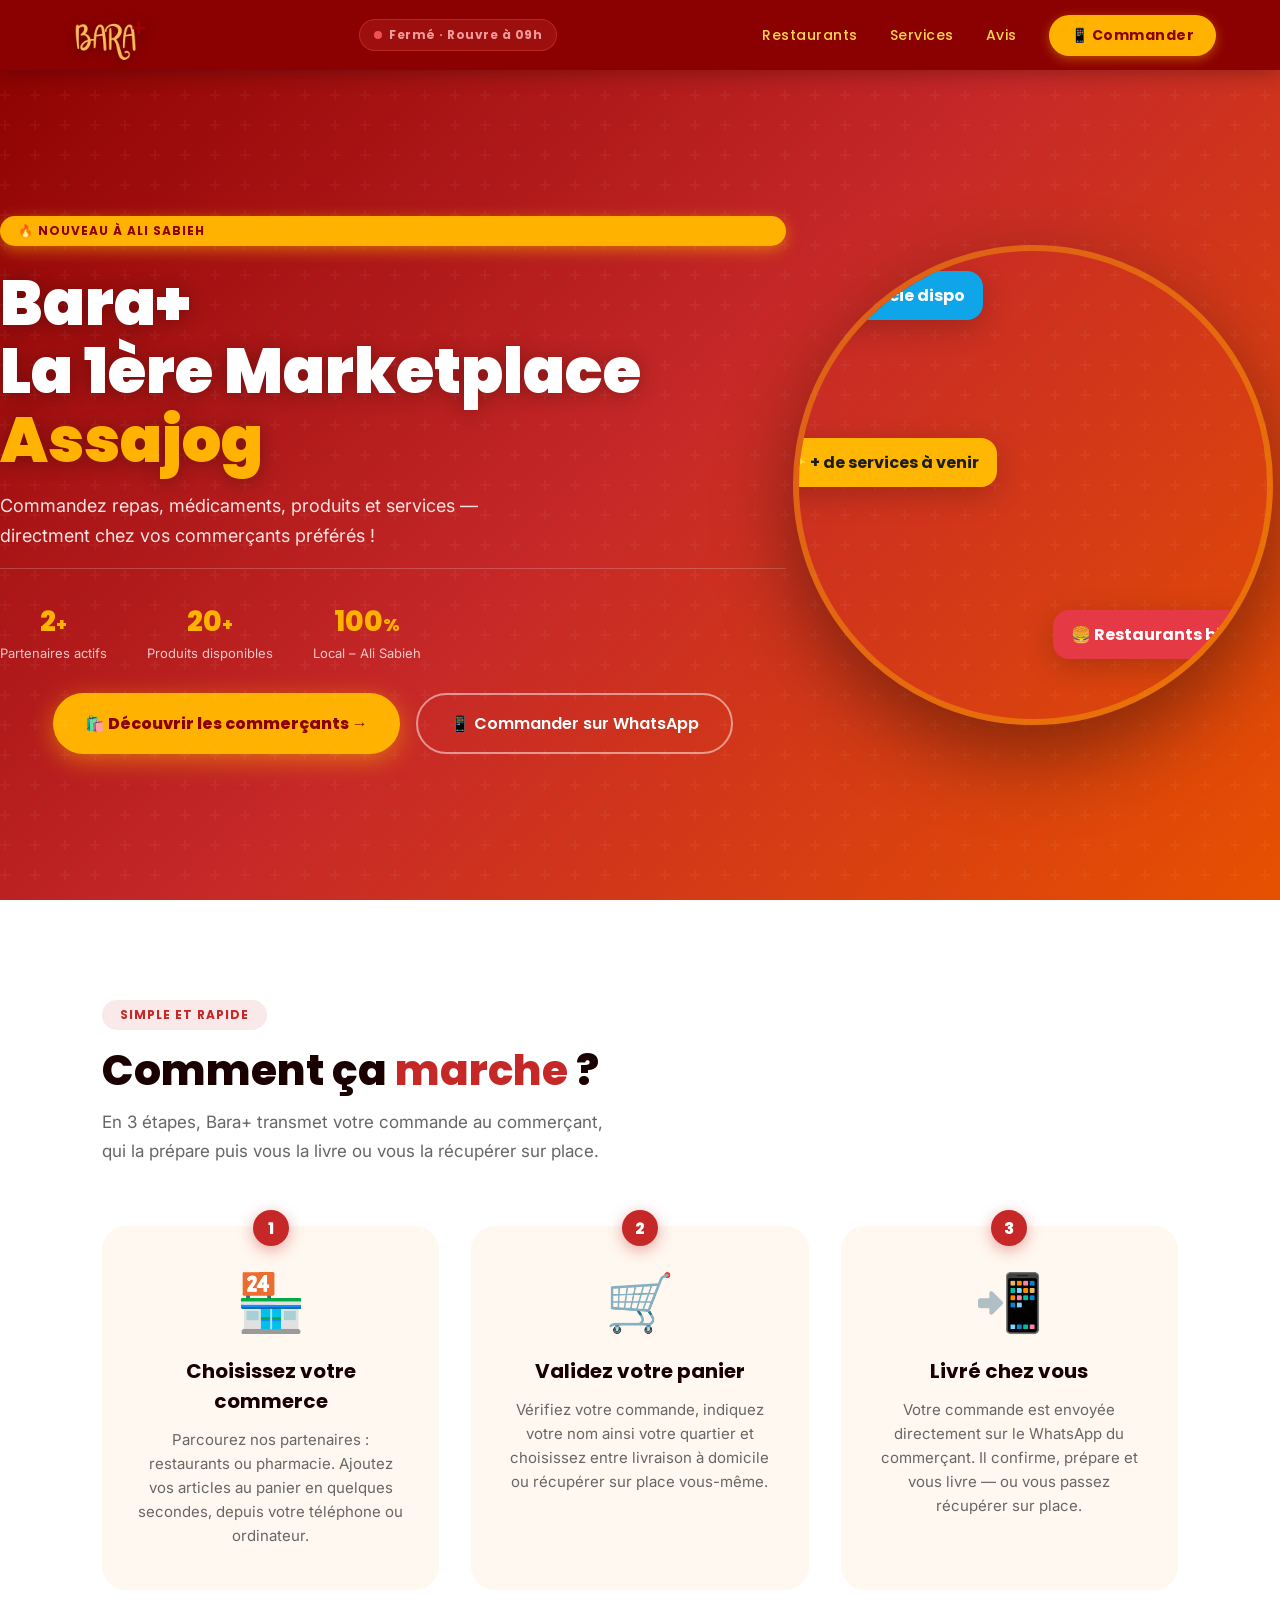
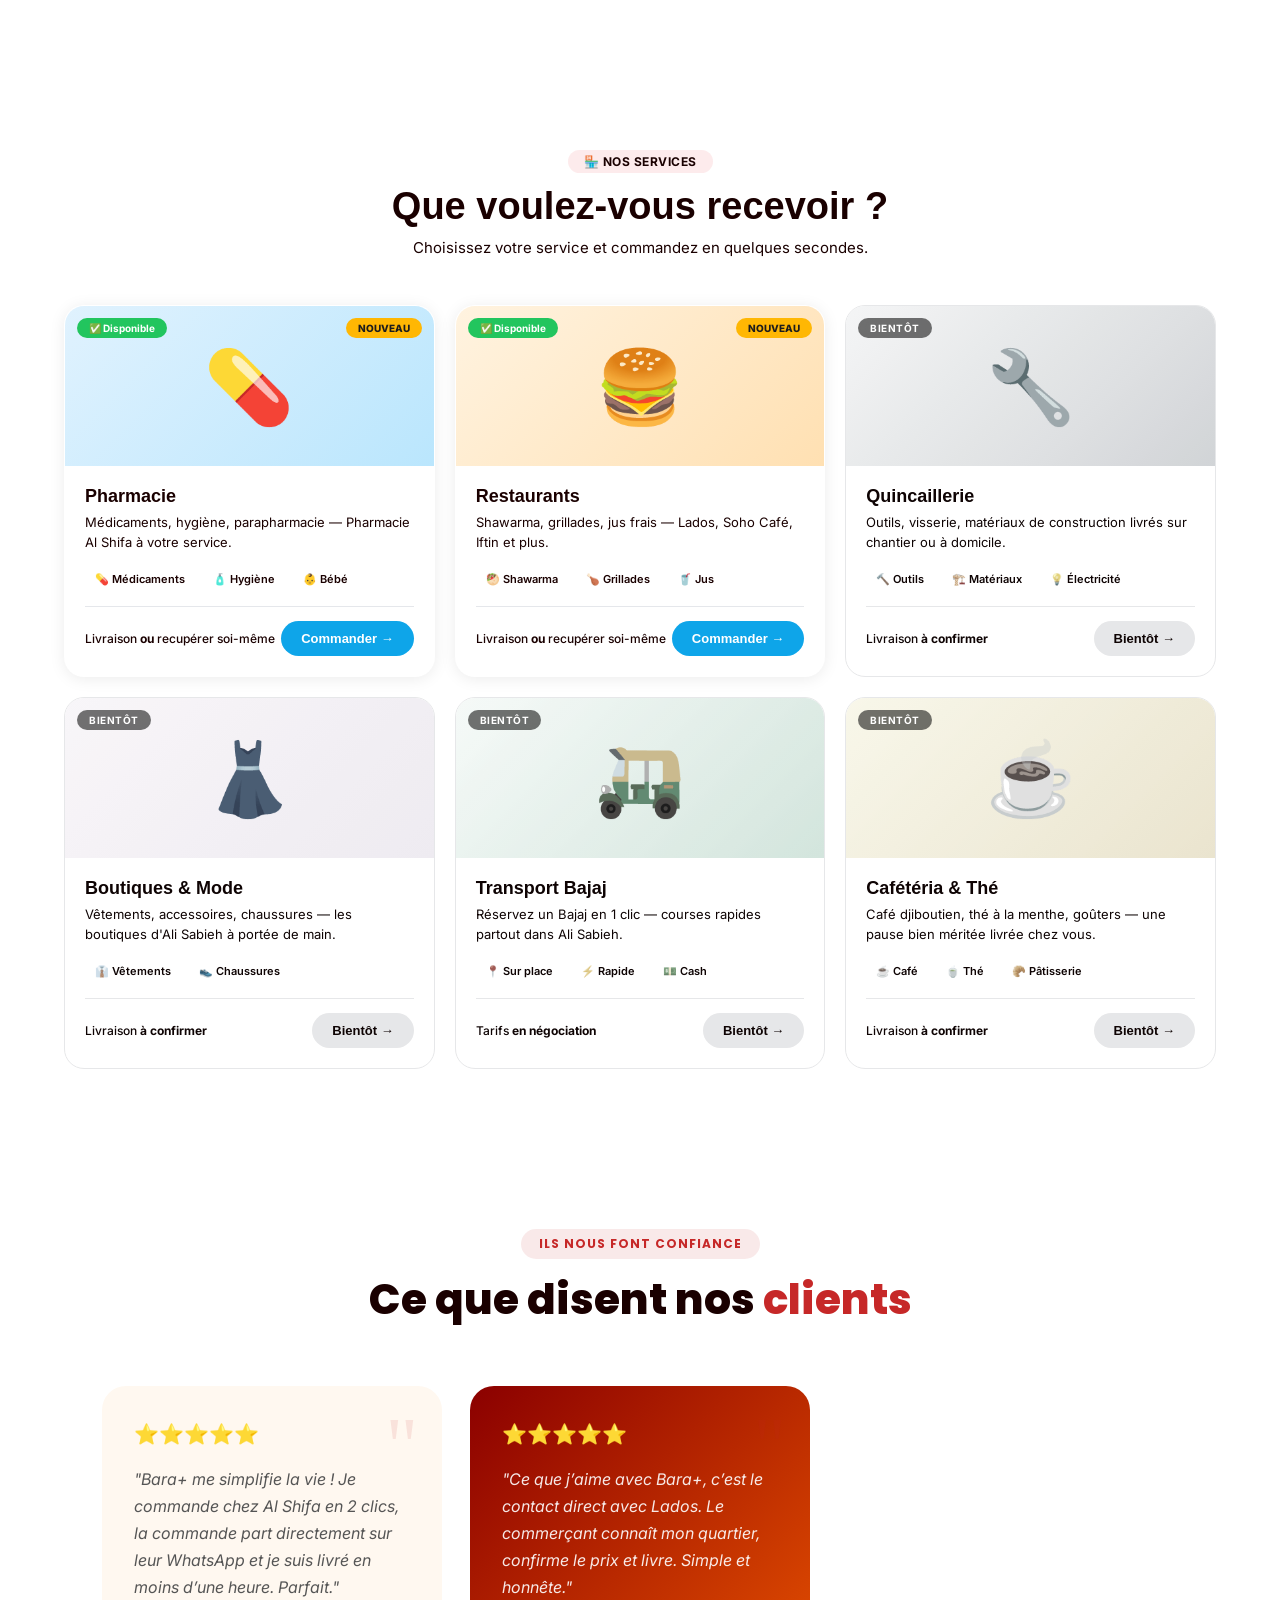
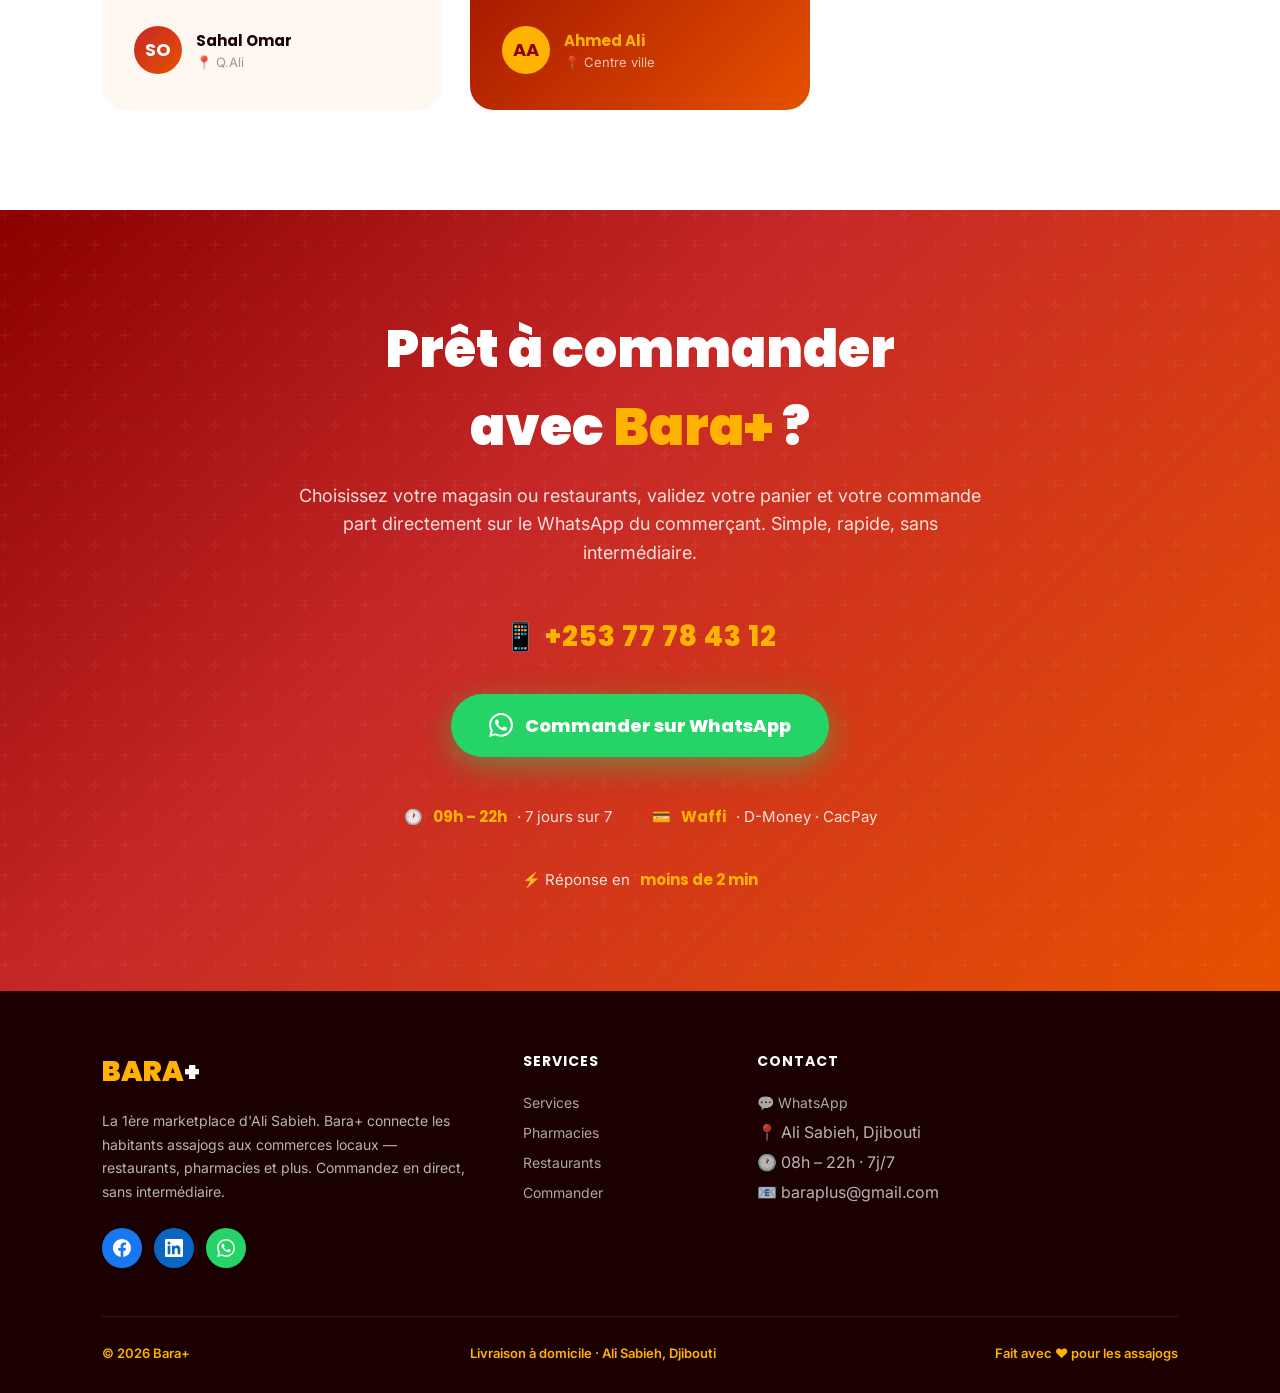
==== index.html @ e3f827b3 "Update index.html" ====
<!DOCTYPE html>
<!-- 
  ═══════════════════════════════════════════════════════
  BARA+ — Page d'accueil (index.html)
  Site de livraison à domicile — Ali Sabieh, Djibouti
  ═══════════════════════════════════════════════════════
  STRUCTURE DE LA PAGE :
  1. <head>     → métadonnées, polices, CSS
  2. <header>   → barre de navigation fixe
  3. #mobileMenu → menu hamburger (mobile)
  4. .hero      → section principale avec image
  5. .how       → "Comment ça marche" (3 étapes)
  6. .services  → présentation Bara+ Food
  7. .pass-section → les 3 abonnements mensuels
  8. .zones     → zones de livraison + tarifs
  9. .testimonials → avis clients
  10. .cta      → appel à l'action WhatsApp
  11. <footer>  → liens, réseaux sociaux, contact
  12. <script>  → JavaScript : badge, menu, animations
-->
<html lang="fr">
<head>

  <!-- Encodage UTF-8 : permet d'afficher les caractères français (é, à, ç...) -->
  <meta charset="UTF-8">

  <!-- Responsive : dit au téléphone d'utiliser sa vraie largeur d'écran -->
  <!-- Sans ça, le site s'affiche zoomé à 80% sur mobile -->
  <meta name="viewport" content="width=device-width, initial-scale=1.0">

  <!-- Titre qui apparaît dans l'onglet du navigateur -->
  <!-- SEO pivot marketplace -->
  <title>Bara+ — Marketplace Ali Sabieh · Commandez en direct</title>
  <meta name="description" content="Bara+ connecte les habitants d'Ali Sabieh à leurs commerces préférés. 
  Commandez directement chez Lados, Aska Food, Iftin, Pharmacie Al Shifa — sans intermédiaire.">

  <!-- Polices Google Fonts :
       Poppins → titres, boutons, nombres (gras et impact)
       Inter   → texte courant (lisible et propre) -->
  <link href="https://fonts.googleapis.com/css2?family=Poppins:wght@400;500;600;700;800;900&family=Inter:wght@400;500;600&display=swap" rel="stylesheet">

  <!-- Feuille de style principale → tout le design vient de là -->
  <link rel="stylesheet" href="assets/css/superapp.css">

  <!-- Icône dans l'onglet du navigateur (favicon) -->
  <link rel="shortcut icon" href="assets/images/3.png" type="image/x-icon">

  <!-- Bara+ en PWA (Progressive Web App) -->
  <link rel="manifest" href="manifest.json">
  <meta name="theme-color" content="#FFF5F7">
  <meta name="apple-mobile-web-app-capable" content="yes">
  <meta name="apple-mobile-web-app-status-bar-style" content="black-translucent">
  <meta name="apple-mobile-web-app-title" content="Bara+">
  <link rel="apple-touch-icon" href="/bara-plus/assets/images/3.png">
</head>
<body>

<!-- ═══════════════════════════════════════════
     HEADER — Barre de navigation fixe en haut
     position:fixed dans CSS → reste visible en scrollant
     z-index:1000 → passe au-dessus de tout le contenu
     ═══════════════════════════════════════════ -->
<header id="header">

  <!-- Logo Bara+ (image PNG) — hauteur 90px dans le CSS -->
  <img src="assets/images/2.png" class="logo-img">

  <!-- Fallback texte si l'image logo ne charge pas -->
  <div style="display:none; font-family:'Poppins',sans-serif; font-weight:900; font-size:24px; color:#FFB300; letter-spacing:1px;">BARA<span style="color:#fff">+</span></div>

  <!-- Badge Ouvert/Fermé — rempli dynamiquement par JavaScript
       selon l'heure actuelle (09h-22h = ouvert) -->
  <div id="statusBadge" style="
    display:inline-flex; align-items:center; gap:7px;
    padding:6px 14px; border-radius:50px;
    font-family:'Poppins',sans-serif; font-weight:700; font-size:12px;
    letter-spacing:0.5px;
  "></div>

  <!-- Navigation desktop — cachée sur mobile via CSS (display:none à 900px) -->
  <nav>
    <a href="pages/restaurants.html">Restaurants</a>
    <a href="#services">Services</a>  
    <a href="#avis">Avis</a>
    <!-- btn-nav → bouton jaune arrondi, style différent des autres liens -->
    <a href="#commander" class="btn-nav">📱 Commander</a>
  </nav>

  <!-- Bouton hamburger ☰ — visible UNIQUEMENT sur mobile
       display:none par défaut → CSS le montre à max-width:900px
       Les 3 <span> forment les 3 barres du ☰
       JavaScript les anime en ✕ à l'ouverture -->
  <button id="menuBtn" onclick="toggleMenu()" style="
    display:none;
    background:none;border:none;cursor:pointer;
    flex-direction:column;gap:5px;padding:8px;
  ">
    <span id="bar1" style="display:block;width:24px;height:2px;background:#FFB300;border-radius:2px;transition:all .3s"></span>
    <span id="bar2" style="display:block;width:24px;height:2px;background:#FFB300;border-radius:2px;transition:all .3s"></span>
    <span id="bar3" style="display:block;width:24px;height:2px;background:#FFB300;border-radius:2px;transition:all .3s"></span>
  </button>

</header>

<!-- ═══════════════════════════════════════════
     MENU MOBILE — Panneau qui se déplie sur mobile
     display:none par défaut → JavaScript le montre/cache
     position:fixed → reste en place même en scrollant
     top:70px → juste sous le header (hauteur 70px)
     z-index:999 → au-dessus du contenu, sous le header
     ═══════════════════════════════════════════ -->
<div id="mobileMenu" style="
  display:none;
  position:fixed;top:70px;left:0;right:0;z-index:999;
  background:#8B0000;
  padding:20px 5%;
  flex-direction:column;gap:4px;
  box-shadow:0 8px 30px rgba(0,0,0,0.3);
  border-top:1px solid rgba(255,255,255,0.1);
">
  <!-- onclick="closeMenu()" → ferme le menu quand on clique un lien -->
  <a href="pages/restaurants.html" onclick="closeMenu()" style="color:#FFD54F;padding:14px 0;font-size:16px;font-weight:600;text-decoration:none;border-bottom:1px solid rgba(255,255,255,0.1)">Restaurants</a>
  <a href="#services"  onclick="closeMenu()" style="color:#FFD54F;padding:14px 0;font-size:16px;font-weight:600;text-decoration:none;border-bottom:1px solid rgba(255,255,255,0.1)">Services</a>
  <a href="#avis"      onclick="closeMenu()" style="color:#FFD54F;padding:14px 0;font-size:16px;font-weight:600;text-decoration:none;border-bottom:1px solid rgba(255,255,255,0.1)">Avis</a>
  <!-- Bouton Commander — style différent, fond jaune -->
  <a href="#commander" onclick="closeMenu()" style="
    margin-top:10px;background:#FFB300;color:#8B0000;
    padding:14px;border-radius:50px;text-align:center;
    font-weight:800;font-size:16px;text-decoration:none;
  ">📱 Commander</a>
</div>


<!-- ═══════════════════════════════════════════
     SECTION HERO — Première section visible
     min-height:100vh → occupe tout l'écran au chargement
     Dégradé rouge → orange en arrière-plan
     Divisée en 2 colonnes : texte (55%) + image (45%)
     ═══════════════════════════════════════════ -->
<!-- ═══════════════════════════════════════════
     HERO — version super app avec image et badges
     ═══════════════════════════════════════════ -->
<section class="hero" id="accueil">

  <!-- Colonne gauche : texte + statistiques + boutons -->
  <div class="hero-content">
    <div class="hero-badge">🔥 Nouveau à Ali Sabieh</div>
    <h1>Bara+ <br> La 1ère Marketplace <span>Assajog</span></h1>
    <p>Commandez repas, médicaments, produits et services — directment chez vos commerçants préférés !</p>

    <!-- Statistiques revisitées pour la super app -->
    <div class="hero-stats">
      <div class="stat">
        <div class="stat-num">2<span style="font-size:18px">+</span></div>
        <div class="stat-label">Partenaires actifs</div>
      </div>
      <div class="stat">
        <div class="stat-num">20<span style="font-size:18px">+</span></div>
        <div class="stat-label">Produits disponibles</div>
      </div>
      <div class="stat">
        <div class="stat-num">100<span style="font-size:18px">%</span></div>
        <div class="stat-label">Local – Ali Sabieh</div>
      </div>
    </div>

    <!-- Boutons d'action -->
    <div class="hero-btns">
      <a href="#services" class="btn-primary">🛍️ Découvrir les commerçants →</a>
      <a href="https://wa.me/25377784312?text=Bonjour%20Bara%2B%20je%20veux%20commander" target="_blank" class="btn-secondary">📱 Commander sur WhatsApp</a>
    </div>
  </div>

  <!-- Colonne droite : image animée + badges flottants -->
  <div class="hero-visual">
    <div class="hero-img-wrap">
      <!-- Image plus moderne : mix de plats et de produits (Unsplash) -->
      <img src="https://images.unsplash.com/photo-1606787366850-de6330128bfc?w=600&q=80" alt="Bara+ Super App" class="hero-food-img">
      <div class="badge-float b1">💊 Pharmacie dispo</div>
      <div class="badge-float b2">🍔 Restaurants bientôt</div>
      <div class="badge-float b3">✨ + de services à venir</div>
    </div>
  </div>
</section>

<!-- ═══════════════════════════════════════════
     SECTION HOW IT WORKS — "Comment ça marche"
     3 cartes en grille (grid-template-columns: repeat(3,1fr))
     Chaque carte a un numéro absolu en haut (position:absolute)
     ═══════════════════════════════════════════ -->
<section class="how" id="comment">
  <!-- section-tag → petit badge rouge arrondi -->
  <div class="section-tag">Simple et rapide</div>
  <!-- section-title → grand titre, <span> en rouge -->
  <h2 class="section-title">Comment ça <span>marche</span> ?</h2>
  <p class="section-sub">En 3 étapes, Bara+ transmet votre commande au commerçant, qui la prépare puis vous la livre ou vous la récupérer sur place.
</p>

  <!-- Grille de 3 cartes étapes -->
  <div class="steps">

    <!-- Étape 1 — step-num en position absolue au-dessus de la carte -->
    <div class="step">
      <div class="step-num">1</div>  <!-- Cercle rouge avec le chiffre -->
      <div class="step-icon">🏪</div>
      <h3>Choisissez votre commerce</h3>
      <p>Parcourez nos partenaires : restaurants ou pharmacie. 
        Ajoutez vos articles au panier en quelques secondes, depuis votre téléphone ou ordinateur.</p>
    </div>

    <!-- Étape 2 -->
    <div class="step">
      <div class="step-num">2</div>
      <div class="step-icon">🛒</div>
      <h3>Validez votre panier</h3>
      <p>Vérifiez votre commande, indiquez votre nom ainsi votre quartier et choisissez entre livraison à domicile
         ou récupérer sur place vous-même. </p>
    </div>

    <!-- Étape 3 -->
    <div class="step">
      <div class="step-num">3</div>
      <div class="step-icon">📲</div>
      <h3>Livré chez vous</h3>
      <p>Votre commande est envoyée directement sur le WhatsApp du commerçant. Il confirme, prépare et vous livre — ou vous passez récupérer sur place.</p>
    </div>

  </div>
</section>

<!-- ═══════════════════════════════════════════
     SECTION SERVICES — Présentation Bara+ Food
     service-card → grille 2 colonnes (info + visuel)
     Sur mobile → 1 colonne (CSS media query)
     ═══════════════════════════════════════════ -->
<section class="services" id="services">

     <div class="section">
  <div class="section-header">
    <div class="pill">🏪 Nos Services</div>
    <h2>Que voulez-vous <span>recevoir</span> ?</h2>
    <p>Choisissez votre service et commandez en quelques secondes.</p>
  </div>

  <div class="services-grid">

    <!-- ✅ CARTE 1 : PHARMACIE (ACTIVE) -->
    <div class="sc active fi" onclick="window.location.href='index.html'">
      <div class="sc-img bg-pharmacy">
        <div class="sc-icon-wrap">💊</div>
        <div class="sc-badge-active">✅ Disponible</div>
        <div class="sc-badge-new">NOUVEAU</div>
      </div>
      <div class="sc-body">
        <div class="sc-name">Pharmacie</div>
        <div class="sc-desc">Médicaments, hygiène, parapharmacie — Pharmacie Al Shifa à votre service.</div>
        <div class="sc-meta">
          <span class="sc-tag">💊 Médicaments</span>
          <span class="sc-tag">🧴 Hygiène</span>
          <span class="sc-tag">👶 Bébé</span>
        </div>
        <div class="sc-footer">
          <div class="sc-delivery">Livraison <strong>ou</strong> recupérer soi-même</div>
          <a href="index.html" class="sc-btn">Commander →</a>
        </div>
      </div>
    </div>

    <!-- 🔒 CARTE 2 : RESTAURANTS -->
    <div class="sc active fi" onclick="window.location.href='pages/restaurants.html'">
      <div class="sc-img bg-restaurant">
        <div class="sc-icon-wrap">🍔</div>
        <div class="sc-badge-active">✅ Disponible</div>
        <div class="sc-badge-new">NOUVEAU</div>
      </div>
      <div class="sc-body">
        <div class="sc-name">Restaurants</div>
        <div class="sc-desc">Shawarma, grillades, jus frais — Lados, Soho Café, Iftin et plus.</div>
        <div class="sc-meta">
          <span class="sc-tag">🥙 Shawarma</span>
          <span class="sc-tag">🍗 Grillades</span>
          <span class="sc-tag">🥤 Jus</span>
        </div>
        <div class="sc-footer">
          <div class="sc-delivery">Livraison <strong>ou</strong> recupérer soi-même</div>
          <a href="pages/restaurants.html" class="sc-btn">Commander →</a>
        </div>
      </div>
    </div>

    <!-- 🔒 CARTE 3 : QUINCAILLERIE -->
    <div class="sc soon fi">
      <div class="sc-img bg-hardware">
        <div class="sc-icon-wrap">🔧</div>
        <div class="sc-badge-soon">Bientôt</div>
      </div>
      <div class="sc-body">
        <div class="sc-name">Quincaillerie</div>
        <div class="sc-desc">Outils, visserie, matériaux de construction livrés sur chantier ou à domicile.</div>
        <div class="sc-meta">
          <span class="sc-tag">🔨 Outils</span>
          <span class="sc-tag">🏗️ Matériaux</span>
          <span class="sc-tag">💡 Électricité</span>
        </div>
        <div class="sc-footer">
          <div class="sc-delivery">Livraison <strong>à confirmer</strong></div>
          <button class="sc-btn soon-btn" disabled>Bientôt →</button>
        </div>
      </div>
    </div>

    <!-- 🔒 CARTE 4 : BOUTIQUES MODE -->
    <div class="sc soon fi">
      <div class="sc-img bg-fashion">
        <div class="sc-icon-wrap">👗</div>
        <div class="sc-badge-soon">Bientôt</div>
      </div>
      <div class="sc-body">
        <div class="sc-name">Boutiques & Mode</div>
        <div class="sc-desc">Vêtements, accessoires, chaussures — les boutiques d'Ali Sabieh à portée de main.</div>
        <div class="sc-meta">
          <span class="sc-tag">👔 Vêtements</span>
          <span class="sc-tag">👟 Chaussures</span>
        </div>
        <div class="sc-footer">
          <div class="sc-delivery">Livraison <strong>à confirmer</strong></div>
          <button class="sc-btn soon-btn" disabled>Bientôt →</button>
        </div>
      </div>
    </div>

    <!-- 🔒 CARTE 5 : TRANSPORT BAJAJ -->
    <div class="sc soon fi">
      <div class="sc-img bg-transport">
        <div class="sc-icon-wrap">🛺</div>
        <div class="sc-badge-soon">Bientôt</div>
      </div>
      <div class="sc-body">
        <div class="sc-name">Transport Bajaj</div>
        <div class="sc-desc">Réservez un Bajaj en 1 clic — courses rapides partout dans Ali Sabieh.</div>
        <div class="sc-meta">
          <span class="sc-tag">📍 Sur place</span>
          <span class="sc-tag">⚡ Rapide</span>
          <span class="sc-tag">💵 Cash</span>
        </div>
        <div class="sc-footer">
          <div class="sc-delivery">Tarifs <strong> en négociation</strong></div>
          <button class="sc-btn soon-btn" disabled>Bientôt →</button>
        </div>
      </div>
    </div>

    <!-- 🔒 CARTE 6 : CAFÉTÉRIA -->
    <div class="sc soon fi">
      <div class="sc-img bg-cafe">
        <div class="sc-icon-wrap">☕</div>
        <div class="sc-badge-soon">Bientôt</div>
      </div>
      <div class="sc-body">
        <div class="sc-name">Cafétéria & Thé</div>
        <div class="sc-desc">Café djiboutien, thé à la menthe, goûters — une pause bien méritée livrée chez vous.</div>
        <div class="sc-meta">
          <span class="sc-tag">☕ Café</span>
          <span class="sc-tag">🍵 Thé</span>
          <span class="sc-tag">🥐 Pâtisserie</span>
        </div>
        <div class="sc-footer">
          <div class="sc-delivery">Livraison <strong>à confirmer</strong></div>
          <button class="sc-btn soon-btn" disabled>Bientôt →</button>
        </div>
      </div>
    </div>

  </div>
</div>
 </section>
<!-- ═══════════════════════════════════════════
     SECTION TESTIMONIALS — Avis clients
     3 cartes en grille (repeat(3,1fr))
     La carte du milieu a un style inversé (fond rouge)
     review-card::before → grande guillemet décorative en CSS
     ═══════════════════════════════════════════ -->
<section class="testimonials" id="avis">
  <div class="testimonials-header">
    <div class="section-tag">Ils nous font confiance</div>
    <h2 class="section-title">Ce que disent nos <span>clients</span></h2>
  </div>

  <div class="reviews-grid">

    <!-- Avis 1 — style normal (fond gris clair) -->
    <div class="review-card">
      <div class="stars">⭐⭐⭐⭐⭐</div>
      <p class="review-text">"Bara+ me simplifie la vie ! Je commande chez Al Shifa en 2 clics,
         la commande part directement sur leur WhatsApp et je suis livré en moins d’une heure. Parfait."</p>
      <div class="reviewer">
        <!-- Avatar : cercle avec initiale (pas de photo) -->
        <div class="reviewer-avatar">SO</div>
        <div>
          <div class="reviewer-name">Sahal Omar</div>
          <div class="reviewer-loc">📍 Q.Ali</div>
        </div>
      </div>
    </div>

    <!-- Avis 2 — style inversé (fond dégradé rouge, texte blanc)
         Appliqué directement en style inline pour ce cas unique -->
    <div class="review-card" style="background: linear-gradient(135deg, var(--red-dark), var(--orange)); color: white;">
      <div class="stars">⭐⭐⭐⭐⭐</div>
      <p class="review-text" style="color: rgba(255,255,255,0.9);">"Ce que j’aime avec Bara+, c’est le contact direct avec Lados. Le commerçant connaît mon quartier, confirme le prix et livre. Simple et honnête."</p>
      <div class="reviewer">
        <!-- Avatar jaune pour contraste sur fond rouge -->
        <div class="reviewer-avatar" style="background: var(--yellow); color: var(--red-dark);">AA</div>
        <div>
          <div class="reviewer-name" style="color: var(--yellow);">Ahmed Ali</div>
          <div class="reviewer-loc" style="color: rgba(255,255,255,0.7);">📍 Centre ville</div>
        </div>
      </div>
    </div>

  </div>
</section>

<!-- ═══════════════════════════════════════════
     SECTION CTA — Appel à l'action final
     Fond dégradé rouge → orange
     ::before → motif SVG décoratif en arrière-plan
     Contenu centré sur 700px max
     ═══════════════════════════════════════════ -->
<section class="cta" id="commander">
  <div class="cta-content">
    <h2>Prêt à commander<br>avec <span>Bara+</span> ?</h2>
    <p>Choisissez votre magasin ou restaurants, validez votre panier et votre commande part directement sur le WhatsApp du commerçant. Simple, rapide, sans intermédiaire.</p>

    <!-- Numéro de téléphone mis en avant -->
    <div class="cta-number">📱 +253 77 78 43 12</div>

    <!-- Bouton WhatsApp vert — icône SVG incluse directement -->
    <div class="cta-btns">
      <a href="https://wa.me/25377784312?text=Bonjour%20Bara%2B%20je%20veux%20commander" 
         class="btn-whatsapp" target="_blank">
        <!-- SVG WhatsApp inline (pas besoin d'image externe) -->
        <svg width="24" height="24" viewBox="0 0 24 24" fill="currentColor"><path d="M17.472 14.382c-.297-.149-1.758-.867-2.03-.967-.273-.099-.471-.148-.67.15-.197.297-.767.966-.94 1.164-.173.199-.347.223-.644.075-.297-.15-1.255-.463-2.39-1.475-.883-.788-1.48-1.761-1.653-2.059-.173-.297-.018-.458.13-.606.134-.133.298-.347.446-.52.149-.174.198-.298.298-.497.099-.198.05-.371-.025-.52-.075-.149-.669-1.612-.916-2.207-.242-.579-.487-.5-.669-.51-.173-.008-.371-.01-.57-.01-.198 0-.52.074-.792.372-.272.297-1.04 1.016-1.04 2.479 0 1.462 1.065 2.875 1.213 3.074.149.198 2.096 3.2 5.077 4.487.709.306 1.262.489 1.694.625.712.227 1.36.195 1.871.118.571-.085 1.758-.719 2.006-1.413.248-.694.248-1.289.173-1.413-.074-.124-.272-.198-.57-.347m-5.421 7.403h-.004a9.87 9.87 0 01-5.031-1.378l-.361-.214-3.741.982.998-3.648-.235-.374a9.86 9.86 0 01-1.51-5.26c.001-5.45 4.436-9.884 9.888-9.884 2.64 0 5.122 1.03 6.988 2.898a9.825 9.825 0 012.893 6.994c-.003 5.45-4.437 9.884-9.885 9.884m8.413-18.297A11.815 11.815 0 0012.05 0C5.495 0 .16 5.335.157 11.892c0 2.096.547 4.142 1.588 5.945L.057 24l6.305-1.654a11.882 11.882 0 005.683 1.448h.005c6.554 0 11.89-5.335 11.893-11.893a11.821 11.821 0 00-3.48-8.413z"/></svg>
        Commander sur WhatsApp
      </a>
    </div>

    <!-- 3 informations rapides en ligne -->
    <div class="cta-info">
      <div class="cta-info-item">🕐 <strong>09h – 22h</strong> · 7 jours sur 7</div>
      <div class="cta-info-item">💳 <strong>Waffi</strong> · D-Money · CacPay</div>
      <div class="cta-info-item">⚡ Réponse en <strong>moins de 2 min</strong></div>
    </div>
  </div>
</section>

<!-- ═══════════════════════════════════════════
     FOOTER — Pied de page
     footer-grid → 4 colonnes : marque + 3 colonnes de liens
     Sur mobile → 2 colonnes (CSS media query)
     ═══════════════════════════════════════════ -->
<footer>
  <div class="footer-grid">

    <!-- Colonne 1 : Logo + description + réseaux sociaux -->
    <div class="footer-brand">
      <!-- Logo texte (pas d'image ici) -->
      <div style="font-family:'Poppins',sans-serif; font-weight:900; font-size:28px; color:#FFB300; margin-bottom:16px;">BARA<span style="color:#fff">+</span></div>
      <p>La 1ère marketplace d'Ali Sabieh. Bara+ connecte les habitants assajogs aux commerces locaux — restaurants, pharmacies et plus. Commandez en direct, sans intermédiaire.</p>

      <!-- Boutons réseaux sociaux — icônes SVG inline, fond coloré de la marque -->
      <div class="footer-socials">

        <!-- Facebook — fond bleu #1877F2 -->
        <a href="https://facebook.com/baraplusalisabieh" target="_blank" class="social-btn" 
           style="background:#1877F2;color:#fff">
          <svg width="18" height="18" viewBox="0 0 24 24" fill="currentColor">
            <path d="M24 12.073c0-6.627-5.373-12-12-12s-12 5.373-12 12c0 5.99 4.388 10.954 10.125 11.854v-8.385H7.078v-3.47h3.047V9.43c0-3.007 1.792-4.669 4.533-4.669 1.312 0 2.686.235 2.686.235v2.953H15.83c-1.491 0-1.956.925-1.956 1.874v2.25h3.328l-.532 3.47h-2.796v8.385C19.612 23.027 24 18.062 24 12.073z"/>
          </svg>
        </a>

        <!-- LinkedIn — fond bleu professionnel #0A66C2 -->
        <a href="https://www.linkedin.com/company/baraplus/" target="_blank" class="social-btn"
           style="background:#0A66C2;color:#fff">
          <svg width="18" height="18" viewBox="0 0 24 24" fill="currentColor">
            <path d="M20.447 20.452h-3.554v-5.569c0-1.328-.027-3.037-1.852-3.037-1.853 0-2.136 1.445-2.136 2.939v5.667H9.351V9h3.414v1.561h.046c.477-.9 1.637-1.85 3.37-1.85 3.601 0 4.267 2.37 4.267 5.455v6.286zM5.337 7.433a2.062 2.062 0 01-2.063-2.065 2.064 2.064 0 112.063 2.065zm1.782 13.019H3.555V9h3.564v11.452zM22.225 0H1.771C.792 0 0 .774 0 1.729v20.542C0 23.227.792 24 1.771 24h20.451C23.2 24 24 23.227 24 22.271V1.729C24 .774 23.2 0 22.222 0h.003z"/>
          </svg>
        </a>

        <!-- WhatsApp — fond vert #25D366 -->
        <a href="https://wa.me/25377784312?text=Bonjour%20Bara%2B" target="_blank" class="social-btn"
           style="background:#25D366;color:#fff">
          <svg width="18" height="18" viewBox="0 0 24 24" fill="currentColor">
            <path d="M17.472 14.382c-.297-.149-1.758-.867-2.03-.967-.273-.099-.471-.148-.67.15-.197.297-.767.966-.94 1.164-.173.199-.347.223-.644.075-.297-.15-1.255-.463-2.39-1.475-.883-.788-1.48-1.761-1.653-2.059-.173-.297-.018-.458.13-.606.134-.133.298-.347.446-.52.149-.174.198-.298.298-.497.099-.198.05-.371-.025-.52-.075-.149-.669-1.612-.916-2.207-.242-.579-.487-.5-.669-.51-.173-.008-.371-.01-.57-.01-.198 0-.52.074-.792.372-.272.297-1.04 1.016-1.04 2.479 0 1.462 1.065 2.875 1.213 3.074.149.198 2.096 3.2 5.077 4.487.709.306 1.262.489 1.694.625.712.227 1.36.195 1.871.118.571-.085 1.758-.719 2.006-1.413.248-.694.248-1.289.173-1.413-.074-.124-.272-.198-.57-.347m-5.421 7.403h-.004a9.87 9.87 0 01-5.031-1.378l-.361-.214-3.741.982.998-3.648-.235-.374a9.86 9.86 0 01-1.51-5.26c.001-5.45 4.436-9.884 9.888-9.884 2.64 0 5.122 1.03 6.988 2.898a9.825 9.825 0 012.893 6.994c-.003 5.45-4.437 9.884-9.885 9.884m8.413-18.297A11.815 11.815 0 0012.05 0C5.495 0 .16 5.335.157 11.892c0 2.096.547 4.142 1.588 5.945L.057 24l6.305-1.654a11.882 11.882 0 005.683 1.448h.005c6.554 0 11.89-5.335 11.893-11.893a11.821 11.821 0 00-3.48-8.413z"/>
          </svg>
        </a>
      </div>
    </div>

    <!-- Colonne 2 : Liens Services -->
    <div class="footer-col">
      <h4>Services</h4>
      <ul>
        <li><a href="#services">Services</a></li>
        <li><a href="#">Pharmacies</a></li>
        <li><a href="/pages/restaurants.html">Restaurants</a></li>
        <li><a href="#commander">Commander</a></li>
      </ul>
    </div>

    <!-- Colonne 4 : Contact -->
    <div class="footer-col">
      <h4>Contact</h4>
      <ul>
        <li><a href="https://wa.me/25377784312">💬 WhatsApp</a></li>
        <li>📍 Ali Sabieh, Djibouti</li>
        <li>🕐 08h – 22h · 7j/7</li>
        <li>📧 baraplus@gmail.com</li>
      </ul>
    </div>

  </div>

  <!-- Barre de copyright en bas du footer -->
  <div class="footer-bottom">
    <span>© 2026 Bara+</span>
    <span>Livraison à domicile · Ali Sabieh, Djibouti</span>
    <span>Fait avec ❤️ pour les assajogs</span>
  </div>
</footer>

<!-- ═══════════════════════════════════════════
     JAVASCRIPT — Tout le comportement dynamique
     Placé en bas du body pour que le HTML soit
     chargé avant que le JS y accède
     ═══════════════════════════════════════════ -->
<script>

  // ── 1. BADGE OUVERT / FERMÉ ──────────────────
  // S'exécute immédiatement au chargement
  // Vérifie l'heure locale et affiche le statut
  (function() {
    var badge  = document.getElementById('statusBadge');
    var now    = new Date();        // heure actuelle
    var h      = now.getHours();   // ex: 14 pour 14h00
    var isOpen = h >= 9 && h < 22; // ouvert entre 09h et 22h

    if (isOpen) {
      // Vert avec point clignotant
      badge.innerHTML = '<span style="width:8px;height:8px;border-radius:50%;background:#4CAF50;display:inline-block;animation:blink 1.5s infinite;"></span> Ouvert · Livraison disponible';
      badge.style.background = 'rgba(76,175,80,0.18)';
      badge.style.color      = '#A5D6A7';
      badge.style.border     = '1px solid rgba(76,175,80,0.4)';
    } else {
      // Rouge sans animation
      badge.innerHTML = '<span style="width:8px;height:8px;border-radius:50%;background:#EF5350;display:inline-block;"></span> Fermé · Rouvre à 09h';
      badge.style.background = 'rgba(239,83,80,0.18)';
      badge.style.color      = '#EF9A9A';
      badge.style.border     = '1px solid rgba(239,83,80,0.35)';
    }
  })(); // () à la fin → s'exécute immédiatement (IIFE)


  // ── 2. MENU HAMBURGER ────────────────────────
  // Gère l'ouverture/fermeture du menu mobile
  var _menuOpen = false; // état : true = ouvert, false = fermé

  // Bascule entre ouvert et fermé
  function toggleMenu() {
    _menuOpen ? closeMenu() : openMenu();
  }

  // Ouvre le menu + anime les barres en ✕
  function openMenu() {
    _menuOpen = true;
    document.getElementById('mobileMenu').style.display = 'flex';
    // Barre 1 : descend + pivote 45°
    document.getElementById('bar1').style.transform = 'translateY(7px) rotate(45deg)';
    // Barre 2 : disparaît
    document.getElementById('bar2').style.opacity  = '0';
    // Barre 3 : monte + pivote -45°
    document.getElementById('bar3').style.transform = 'translateY(-7px) rotate(-45deg)';
  }

  // Ferme le menu + remet les barres à leur position initiale
  function closeMenu() {
    _menuOpen = false;
    document.getElementById('mobileMenu').style.display = 'none';
    document.getElementById('bar1').style.transform = 'none';
    document.getElementById('bar2').style.opacity  = '1';
    document.getElementById('bar3').style.transform = 'none';
  }

  // Ferme le menu si l'utilisateur clique en dehors
  document.addEventListener('click', function(e) {
    if (!_menuOpen) return; // rien à faire si déjà fermé
    var menu = document.getElementById('mobileMenu');
    var btn  = document.getElementById('menuBtn');
    // contains() → vérifie si le clic est DANS le menu ou le bouton
    if (!menu.contains(e.target) && !btn.contains(e.target)) {
      closeMenu();
    }
  });


  // ── 3. SMOOTH SCROLL ─────────────────────────
  // Tous les liens commençant par "#" scrollent en douceur
  // au lieu de sauter directement à la section
  document.querySelectorAll('a[href^="#"]').forEach(a => {
    a.addEventListener('click', e => {
      const target = document.querySelector(a.getAttribute('href'));
      if (target) {
        e.preventDefault();                         // annule le saut brusque
        target.scrollIntoView({ behavior: 'smooth' }); // scroll animé
      }
    });
  });


  // ── 4. HEADER EFFET SCROLL ───────────────────
  // Quand on scrolle plus de 50px, le header devient
  // semi-transparent avec flou (glassmorphism)
  window.addEventListener('scroll', () => {
    const h = document.getElementById('header');
    if (window.scrollY > 50) {
      // Après 50px de scroll : fond semi-transparent + flou
      h.style.background      = 'rgba(139,0,0,0.97)';
      h.style.backdropFilter  = 'blur(10px)';
    } else {
      // En haut de page : fond plein original
      h.style.background      = 'var(--red-dark)';
      h.style.backdropFilter  = 'none';
    }
  });


  // ── 5. ANIMATIONS AU SCROLL ──────────────────
  // IntersectionObserver : détecte quand un élément
  // entre dans le champ de vision de l'utilisateur
  // → déclenche l'animation d'apparition
  // ── 5. ANIMATIONS AU SCROLL ──────────────────
const observer = new IntersectionObserver((entries) => {
  entries.forEach(e => {
    if (e.isIntersecting) {
      e.target.style.opacity = '1';
      e.target.style.transform = 'translateY(0)';
    }
  });
}, { threshold: 0.1 });

// Applique l'état initial aux éléments qui doivent apparaître
document.querySelectorAll('.step, .pass-card, .review-card, .zone-item, .service-card, .sc, .fi').forEach(el => {
  el.style.opacity = '0';
  el.style.transform = 'translateY(30px)';
  el.style.transition = 'opacity 0.6s ease, transform 0.6s ease';
  observer.observe(el);
});



// PWA BARA +
  // Attendre le chargement du DOM
document.addEventListener('DOMContentLoaded', () => {
  let deferredPrompt;
  const installBtn = document.createElement('button');
  installBtn.innerHTML = "📲 Installer l'application Bara+";
  installBtn.style.cssText = "position:fixed; bottom:20px; right:20px; z-index:9999; padding:15px 20px; background:#8B0000; color:white; border:none; border-radius:50px; display:none; cursor:pointer; font-weight:bold; box-shadow:0 10px 20px rgba(0,0,0,0.2);";
  document.body.appendChild(installBtn);

  // Détection iOS (pas de beforeinstallprompt)
  const isIOS = /iPad|iPhone|iPod/.test(navigator.userAgent) && !window.MSStream;
  if (isIOS) {
    installBtn.innerHTML = "📲 Ajouter à l'écran d'accueil (iOS)";
    installBtn.style.display = 'block';
    installBtn.onclick = () => {
      alert("Sur iOS, appuyez sur 'Partager' puis 'Ajouter à l'écran d'accueil'.");
    };
  } else {
    window.addEventListener('beforeinstallprompt', (e) => {
      e.preventDefault();
      deferredPrompt = e;
      installBtn.style.display = 'block';
    });

    installBtn.addEventListener('click', () => {
      installBtn.style.display = 'none';
      if (deferredPrompt) {
        deferredPrompt.prompt();
        deferredPrompt.userChoice.then((choiceResult) => {
          if (choiceResult.outcome === 'accepted') console.log('Installation acceptée');
          deferredPrompt = null;
        });
      }
    });
  }

  // Optionnel : cacher le bouton si déjà installé
  window.addEventListener('appinstalled', () => {
    installBtn.style.display = 'none';
  });
});

if ('serviceWorker' in navigator) {
  navigator.serviceWorker.register('/bara-plus/sw.js')
    .then(reg => console.log('SW enregistré, scope:', reg.scope))
    .catch(err => console.error('Erreur SW:', err));
}

</script>
</body>
</html>
---- assets/css/superapp.css ----
:root {
--red: #C62828;
--red-dark: #8B0000;
--red-light: #EF5350;
--orange: #E65100;
--orange-light: #FF8F00;
--yellow: #FFB300;
--yellow-light: #FFD54F;
--white: #FFFFFF;
--gray-light: #FFF8F0;
--gray: #F5F0EB;
--text-dark: #1A0000;
--text-mid: #4A1010;
--pharmacy: #0EA5E9;
--pharmacy-dark: #0284C7;
--green: #22C55E;
--accent: #FFB703;
--border: #E5E7EB;
--shadow: 0 2px 16px rgba(0,0,0,0.08);
--shadow-lg: 0 12px 48px rgba(0,0,0,0.14);
--r: 20px;
}
* { margin: 0; padding: 0; box-sizing: border-box; }
html { scroll-behavior: smooth; }
body { font-family: 'Inter', sans-serif; color: var(--text-dark); background: var(--white); overflow-x: hidden; }

/* ─── HEADER ─── */
header {
position: fixed; top: 0; width: 100%; z-index: 1000;
background: var(--red-dark);
box-shadow: 0 2px 20px rgba(0,0,0,0.3);
padding: 0 5%;
display: flex; align-items: center; justify-content: space-between;
height: 70px;
}
.logo-img { height: 90px; filter: drop-shadow(0 2px 6px rgba(0,0,0,0.4)); }
nav { display: flex; gap: 32px; align-items: center; }
nav a {
color: var(--yellow-light); text-decoration: none;
font-family: 'Poppins', sans-serif; font-weight: 500; font-size: 14px;
letter-spacing: 0.5px; transition: color 0.2s;
}
nav a:hover { color: var(--white); }
.btn-nav {
background: var(--yellow); color: var(--red-dark) !important;
padding: 10px 22px; border-radius: 50px;
font-weight: 700 !important; font-size: 14px !important;
transition: all 0.2s !important; box-shadow: 0 3px 12px rgba(255,179,0,0.4);
}
.btn-nav:hover { background: var(--yellow-light) !important; transform: translateY(-1px); }

/* ─── HERO ─── */
.hero {
min-height: 100vh; padding-top: 70px;
background: linear-gradient(135deg, var(--red-dark) 0%, var(--red) 50%, var(--orange) 100%);
display: flex; align-items: center;
position: relative; overflow: hidden;
}

.hero::before {
content: ''; position: absolute; inset: 0;
background: url("data:image/svg+xml,%3Csvg width='60' height='60' viewBox='0 0 60 60' xmlns='http://www.w3.org/2000/svg'%3E%3Cg fill='none' fill-rule='evenodd'%3E%3Cg fill='%23ffffff' fill-opacity='0.04'%3E%3Cpath d='M36 34v-4h-2v4h-4v2h4v4h2v-4h4v-2h-4zm0-30V0h-2v4h-4v2h4v4h2V6h4V4h-4zM6 34v-4H4v4H0v2h4v4h2v-4h4v-2H6zM6 4V0H4v4H0v2h4v4h2V6h4V4H6z'/%3E%3C/g%3E%3C/g%3E%3C/svg%3E");
}

.hero-content {
  display: flex;
  flex-direction: column;
  gap: 16px; /* espace général entre les éléments */
}

.hero-badge {
display: inline-block; 
background: var(--yellow);
color: var(--red-dark); 
padding: 6px 18px ; 
border-radius: 50px;
font-family: 'Poppins', sans-serif; 
font-weight: 700; font-size: 12px;
letter-spacing: 1px; 
text-transform: uppercase; 
backdrop-filter: blur(4px);
margin-bottom: 8px;
box-shadow: 0 4px 15px rgba(255,179,0,0.5);
animation: pulse-badge 2s infinite;
}


@keyframes pulse-badge { 0%,100%{transform:scale(1)} 50%{transform:scale(1.04)} }

.hero h1 {
font-family: 'Poppins', sans-serif; font-weight: 900;
font-size: clamp(36px, 5vw, 62px); line-height: 1.1;
color: var(--white); margin-bottom: 0;
text-shadow: 0 2px 20px rgba(0,0,0,0.3);
}

.hero h1 span { color: var(--yellow); }

.hero p {
font-size: 18px; color: rgba(255,255,255,0.88);
line-height: 1.7; margin-bottom: 0; max-width: 480px;
}

.hero-btns { 
  display: flex;
  gap: 16px; 
  flex-wrap: wrap; 
  margin-top: 8px;
  justify-content: center;
}

.btn-primary {
display: inline-flex; align-items: center; gap: 10px;
background: var(--yellow); color: var(--red-dark);
padding: 16px 32px; border-radius: 50px;
font-family: 'Poppins', sans-serif; font-weight: 800; font-size: 16px;
text-decoration: none; transition: all 0.25s;
box-shadow: 0 6px 25px rgba(255,179,0,0.5);
animation: bounce-btn 3s infinite;
}

@keyframes bounce-btn { 0%,100%{transform:translateY(0)} 50%{transform:translateY(-4px)} }

.btn-primary:hover { 
  background: var(--white); 
  transform: translateY(-3px) !important; 
  box-shadow: 0 10px 30px rgba(255,179,0,0.6); 
  animation: none; 
}

.btn-secondary {
display: inline-flex; align-items: center; gap: 10px;
background: transparent; color: var(--white);
padding: 16px 32px; border-radius: 50px; border: 2px solid rgba(255,255,255,0.5);
font-family: 'Poppins', sans-serif; font-weight: 600; font-size: 16px;
text-decoration: none; transition: all 0.25s;
}

.btn-secondary:hover { 
  background: var(--white);
  border-color: var(--white);
  color: var(--white);
} 

.btn-secondary {
  transition: all 0.25s;
}

.hero-stats {
  display: flex; 
  gap: 40px;
  padding-top: 32px; 
  border-top: 1px solid rgba(255,255,255,0.2);
  margin-top: 0;
  margin-bottom: 8px;
}

.stat { text-align: center; }

.stat-num { 
  font-family: 'Poppins', sans-serif; 
  font-weight: 800; 
  font-size: 28px; 
  color: var(--yellow); 
}

.stat-label { font-size: 13px; color: rgba(255,255,255,0.75); margin-top: 2px; }

.hero-visual {
width: 45%; display: flex; align-items: center; justify-content: center;
position: relative; z-index: 2;
}

.hero-img-wrap {
width: 480px; height: 480px; border-radius: 50%;
position: relative; overflow: hidden;
box-shadow: 0 30px 80px rgba(0,0,0,0.4);
border: 6px solid rgba(255,179,0,0.4);
animation: float 4s ease-in-out infinite;
}

.hero-food-img {
width: 100%; height: 100%; object-fit: cover;
transition: transform 0.5s ease;
}

.hero-img-wrap:hover .hero-food-img { transform: scale(1.06); }

@keyframes float { 0%,100%{transform:translateY(0)} 50%{transform:translateY(-16px)} }
@keyframes blink { 0%,100%{opacity:1} 50%{opacity:0.3} }

/* Badges flottants (déjà définis) */

.badge-float {
  position: absolute;
  background: var(--white);
  border-radius: 16px;
  padding: 12px 18px;
  box-shadow: 0 8px 30px rgba(0,0,0,0.2);
  font-family: 'Poppins', sans-serif;
  font-weight: 700;
  display: flex;
  align-items: center;
  gap: 8px;
}
.badge-float.b1 { top: 20px; left: -20px; background: #0EA5E9; color: white; animation: float-b 3s ease-in-out infinite 0.2s; }
.badge-float.b2 { bottom: 60px; right: -20px; background: #E63946; color: white; animation: float-b 3s ease-in-out infinite 0.6s; }
.badge-float.b3 { top: 40%; left: -30px; background: #FFB703; color: #1D1D1D; animation: float-b 3s ease-in-out infinite 1s; }

@keyframes float-b {
  0%, 100% { transform: translateY(0); }
  50% { transform: translateY(-8px); }
}

/* ─── HOW IT WORKS ─── */
.how { padding: 100px 8%; background: var(--white); }
.section-tag {
display: inline-block; background: rgba(198,40,40,0.1);
color: var(--red); padding: 6px 18px; border-radius: 50px;
font-family: 'Poppins', sans-serif; font-weight: 700; font-size: 12px;
letter-spacing: 1px; text-transform: uppercase; margin-bottom: 16px;
}
.section-title {
font-family: 'Poppins', sans-serif; font-weight: 800;
font-size: clamp(28px, 4vw, 42px); line-height: 1.2;
color: var(--text-dark); margin-bottom: 12px;
}
.section-title span { color: var(--red); }
.section-sub { font-size: 17px; color: #666; line-height: 1.7; max-width: 520px; }
.steps { display: grid; grid-template-columns: repeat(3, 1fr); gap: 32px; margin-top: 60px; }
.step {
background: var(--gray-light); border-radius: 24px; padding: 40px 32px;
text-align: center; position: relative; transition: all 0.3s;
border: 2px solid transparent;
}
.step:hover { transform: translateY(-8px); border-color: var(--yellow); box-shadow: 0 20px 50px rgba(198,40,40,0.12); }
.step-num {
position: absolute; top: -18px; left: 50%; transform: translateX(-50%);
width: 36px; height: 36px; background: var(--red); color: var(--white);
border-radius: 50%; font-family: 'Poppins', sans-serif; font-weight: 800; font-size: 16px;
display: flex; align-items: center; justify-content: center;
box-shadow: 0 4px 15px rgba(198,40,40,0.4);
}
.step-icon { font-size: 56px; margin-bottom: 20px; }
.step h3 { font-family: 'Poppins', sans-serif; font-weight: 700; font-size: 20px; margin-bottom: 12px; color: var(--text-dark); }
.step p { font-size: 15px; color: #666; line-height: 1.6; }


/* ── SECTION TITRE ── */
.section {
  padding: 60px 5%;
}
.section-header { text-align: center; margin-bottom: 48px; }
.section-header .pill {
  display: inline-block; background: rgba(230,57,70,0.1); color: var(--primary);
  padding: 4px 16px; border-radius: 50px; font-size: 12px; font-weight: 700;
  letter-spacing: 0.5px; margin-bottom: 12px; text-transform: uppercase;
}
.section-header h2 {
  font-family: 'Nunito', sans-serif; font-weight: 900;
  font-size: clamp(24px, 4vw, 38px); margin-bottom: 10px;
}
.section-header h2 span { color: var(--primary); }
.section-header p { color: var(--text2); font-size: 15px; max-width: 500px; margin: 0 auto; }

/* ── SERVICES GRID ── */
.services-grid {
  display: grid;
  grid-template-columns: repeat(auto-fill, minmax(280px, 1fr));
  gap: 20px;
  max-width: 1200px;
  margin: 0 auto;
}

/* ── SERVICE CARD BASE ── */
.sc {
  border-radius: var(--r);
  overflow: hidden;
  border: 1px solid var(--border);
  background: var(--white);
  transition: all .3s ease;
  position: relative;
}

/* ACTIVE CARD */
.sc.active {
  cursor: pointer;
  border-color: transparent;
  box-shadow: var(--shadow);
}
.sc.active:hover {
  transform: translateY(-6px);
  box-shadow: var(--shadow-lg);
}
.sc.active:hover .sc-icon-wrap { transform: scale(1.08); }
.sc.active .sc-btn { pointer-events: auto; }

/* COMING SOON CARD */
.sc.soon {
  cursor: not-allowed;
  opacity: 0.72;
  filter: grayscale(0.6);
}
.sc.soon .sc-img { filter: grayscale(0.4); }
.sc.soon:hover { transform: none; box-shadow: var(--shadow); }

/* CARD IMAGE AREA */
.sc-img {
  height: 160px;
  display: flex; align-items: center; justify-content: center;
  position: relative; overflow: hidden;
}
.sc-icon-wrap {
  font-size: 72px;
  transition: transform .3s;
  position: relative; z-index: 1;
}
/* Backgrounds per category */
.bg-pharmacy { background: linear-gradient(135deg, #E0F2FE 0%, #BAE6FD 100%); }
.bg-restaurant { background: linear-gradient(135deg, #FFF3E0 0%, #FFE0B2 100%); }
.bg-hardware { background: linear-gradient(135deg, #F1F5F9 0%, #CBD5E1 100%); }
.bg-fashion { background: linear-gradient(135deg, #FDF4FF 0%, #F3E8FF 100%); }
.bg-transport { background: linear-gradient(135deg, #ECFDF5 0%, #A7F3D0 100%); }
.bg-cafe { background: linear-gradient(135deg, #FEF9C3 0%, #FDE68A 100%); }

/* BADGES */
.sc-badge-soon {
  position: absolute; top: 12px; left: 12px;
  background: rgba(0,0,0,0.55); color: #fff;
  padding: 4px 12px; border-radius: 50px;
  font-size: 10px; font-weight: 700; text-transform: uppercase; letter-spacing: 0.5px;
  backdrop-filter: blur(6px);
}
.sc-badge-active {
  position: absolute; top: 12px; left: 12px;
  background: var(--green); color: #fff;
  padding: 4px 12px; border-radius: 50px;
  font-size: 10px; font-weight: 700;
}
.sc-badge-new {
  position: absolute; top: 12px; right: 12px;
  background: var(--accent); color: #1D1D1D;
  padding: 4px 12px; border-radius: 50px;
  font-size: 10px; font-weight: 800;
}

/* CARD BODY */
.sc-body { padding: 20px; }
.sc-name {
  font-family: 'Nunito', sans-serif; font-weight: 900; font-size: 18px;
  margin-bottom: 6px;
}
.sc-desc { font-size: 13px; color: var(--text2); line-height: 1.5; margin-bottom: 16px; }
.sc-meta {
  display: flex; gap: 8px; flex-wrap: wrap; margin-bottom: 16px;
}
.sc-tag {
  background: var(--bg); padding: 4px 10px; border-radius: 50px;
  font-size: 11px; font-weight: 600; color: var(--text2);
}
.sc-footer {
  display: flex; align-items: center; justify-content: space-between;
  padding-top: 14px; border-top: 1px solid var(--border);
}
.sc-delivery { font-size: 12px; color: var(--text2); font-weight: 500; }
.sc-delivery strong { color: var(--text); }

/* CARD BUTTON */
.sc-btn {
  background: var(--pharmacy); color: #fff;
  padding: 10px 20px; border-radius: 50px;
  font-family: 'Nunito', sans-serif; font-weight: 700; font-size: 13px;
  text-decoration: none; border: none; cursor: pointer;
  transition: all .2s; display: inline-block;
}
.sc-btn:hover { background: var(--pharmacy-dark); transform: translateY(-1px); }
.sc-btn.soon-btn {
  background: var(--border); color: var(--text2); cursor: not-allowed;
}
.sc-btn.soon-btn:hover { transform: none; background: var(--border); }



/* ── ANIMATION SCROLL ── */
.fi {
  opacity: 0; transform: translateY(24px);
  transition: opacity .5s ease, transform .5s ease;
}
.fi.vis { opacity: 1; transform: none; }

/* ══════════════════════
   RESPONSIVE
   ══════════════════════ */
@media (max-width: 768px) {
  nav { padding: 0 4%; }
  .nav-link { display: none; }
  .hero { padding: 48px 4% 60px; }
  .hero-stats { gap: 24px; }
  .section { padding: 44px 4%; }
  .services-grid { grid-template-columns: repeat(2, 1fr); gap: 14px; }
  .sc-img { height: 120px; }
  .sc-icon-wrap { font-size: 50px; }
  .sc-body { padding: 14px; }
  .sc-name { font-size: 15px; }
  .sc-desc { font-size: 12px; margin-bottom: 12px; }
  .sc-footer { flex-direction: column; align-items: flex-start; gap: 10px; }
  .sc-btn { width: 100%; text-align: center; }
  .zones-wrap { grid-template-columns: 1fr; }
  .footer-inner { grid-template-columns: 1fr; gap: 28px; }
  .footer-bottom { flex-direction: column; text-align: center; }
  .steps-grid { grid-template-columns: 1fr 1fr; }
}

@media (max-width: 420px) {
  .services-grid { grid-template-columns: 1fr; }
  .steps-grid { grid-template-columns: 1fr; }
}
/* ─── PASS ─── */
.pass-section { padding: 100px 3%; background: var(--white); }
.pass-header { text-align: center; margin-bottom: 60px; }
.pass-grid {
  display: grid;
  grid-template-columns: repeat(auto-fit, minmax(260px, 1fr));
  gap: 24px;
  justify-content: center;
  max-width: 1200px;
  margin: 0 auto;
}
.pass-card {
border-radius: 24px; padding: 36px 100px; text-align: center;
transition: all 0.3s; cursor: pointer; position: relative; overflow: hidden;
background: var(--gray-light); border: 2px solid transparent;
}

.pass-card:hover { transform: translateY(-10px); }
.pass-card.featured {
background: linear-gradient(135deg, var(--red-dark), var(--orange));
color: white; border-color: var(--yellow);
box-shadow: 0 15px 50px rgba(198,40,40,0.35);
}
.pass-card.featured::before {
content: '⭐ POPULAIRE'; position: absolute; top: 16px; left: 50%; transform: translateX(-50%);
background: var(--yellow); color: var(--red-dark);
padding: 4px 14px; border-radius: 50px;
font-family: 'Poppins', sans-serif; font-weight: 800; font-size: 10px;
letter-spacing: 1px; white-space: nowrap;
}
.pass-icon { font-size: 42px; margin-bottom: 16px; margin-top: 24px; }
.pass-name {
font-family: 'Poppins', sans-serif; font-weight: 800; font-size: 20px;
margin-bottom: 8px;
}
.pass-card:not(.featured) .pass-name { color: var(--red-dark); }
.pass-card.featured .pass-name { color: var(--yellow); }
.pass-price-box { margin: 20px 0; }
.pass-price {
font-family: 'Poppins', sans-serif; font-weight: 900; font-size: 38px; line-height: 1;
}
.pass-card:not(.featured) .pass-price { color: var(--red); }
.pass-card.featured .pass-price { color: var(--white); }
.pass-period { font-size: 13px; opacity: 0.7; margin-top: 4px; }
.pass-divider { height: 1px; background: rgba(0,0,0,0.08); margin: 20px 0; }
.pass-card.featured .pass-divider { background: rgba(255,255,255,0.2); }
.pass-perks { list-style: none; text-align: left; display: flex; flex-direction: column; gap: 10px; margin-bottom: 28px; }
.pass-perks li { display: flex; align-items: flex-start; gap: 8px; font-size: 14px; line-height: 1.4; }
.pass-card:not(.featured) .pass-perks li { color: var(--text-mid); }
.pass-card.featured .pass-perks li { color: rgba(255,255,255,0.9); }
.perk-check { flex-shrink: 0; width: 18px; height: 18px; border-radius: 50%; display: flex; align-items: center; justify-content: center; font-size: 10px; font-weight: 800; margin-top: 1px; }
.perk-bonus { background: transparent !important; font-size: 16px !important; width: auto !important; height: auto !important; }
.pass-card:not(.featured) .perk-check { background: var(--red); color: white; }
.pass-card.featured .perk-check { background: var(--yellow); color: var(--red-dark); }
.pass-btn {
width: 100%; padding: 14px; border-radius: 50px; border: none; cursor: pointer;
font-family: 'Poppins', sans-serif; font-weight: 700; font-size: 14px;
transition: all 0.25s;
}
.pass-card:not(.featured) .pass-btn { background: var(--red); color: white; }
.pass-card:not(.featured) .pass-btn:hover { background: var(--red-dark); transform: scale(1.02); }
.pass-card.featured .pass-btn { background: var(--yellow); color: var(--red-dark); box-shadow: 0 6px 20px rgba(255,179,0,0.5); }
.pass-card.featured .pass-btn:hover { background: var(--yellow-light); transform: scale(1.02); }

/* ─── ZONES ─── */
.zones { padding: 100px 8%; background: var(--gray); }
.zones-inner { display: grid; grid-template-columns: 1fr 1fr; gap: 60px; align-items: center; }
.zone-map {
background: linear-gradient(135deg, var(--red-dark), var(--red), var(--orange));
border-radius: 28px; padding: 40px; min-height: 360px;
display: flex; align-items: center; justify-content: center;
position: relative; overflow: hidden;
box-shadow: 0 20px 60px rgba(198,40,40,0.3);
}
.zone-map-text { text-align: center; position: relative; z-index: 1; }
.zone-map-icon { font-size: 80px; margin-bottom: 16px; filter: drop-shadow(0 8px 20px rgba(0,0,0,0.3)); }
.zone-map h3 { font-family: 'Poppins', sans-serif; font-weight: 800; font-size: 24px; color: var(--white); margin-bottom: 8px; }
.zone-map p { color: rgba(255,255,255,0.8); font-size: 15px; }
.zone-list { display: flex; flex-direction: column; gap: 20px; margin-top: 40px; }
.zone-item {
background: var(--white); border-radius: 16px; padding: 24px 28px;
display: flex; align-items: center; justify-content: space-between;
box-shadow: 0 4px 20px rgba(0,0,0,0.06); transition: all 0.3s;
border-left: 4px solid transparent;
}
.zone-item:hover { transform: translateX(6px); border-left-color: var(--red); }
.zone-item-left { display: flex; align-items: center; gap: 16px; }
.zone-dot { width: 12px; height: 12px; border-radius: 50%; }
.zone-dot.normal { background: var(--red); }
.zone-dot.far { background: var(--orange); }
.zone-name { font-family: 'Poppins', sans-serif; font-weight: 700; font-size: 16px; color: var(--text-dark); }
.zone-desc { font-size: 13px; color: #999; margin-top: 2px; }
.zone-price { font-family: 'Poppins', sans-serif; font-weight: 800; font-size: 20px; color: var(--red); }

/* ─── TESTIMONIALS ─── */
.testimonials { padding: 100px 8%; background: var(--white); }
.testimonials-header { text-align: center; margin-bottom: 60px; }
.reviews-grid { display: grid; grid-template-columns: repeat(3, 1fr); gap: 28px; }
.review-card {
background: var(--gray-light); border-radius: 24px; padding: 36px 32px;
transition: all 0.3s; position: relative;
}
.review-card:hover { transform: translateY(-6px); box-shadow: 0 20px 50px rgba(0,0,0,0.1); }
.review-card::before {
content: '"'; position: absolute; top: 20px; right: 24px;
font-size: 80px; color: rgba(198,40,40,0.1); font-family: Georgia, serif;
line-height: 1;
}
.stars { font-size: 20px; margin-bottom: 20px; }
.review-text { font-size: 16px; color: #555; line-height: 1.7; margin-bottom: 24px; font-style: italic; }
.reviewer { display: flex; align-items: center; gap: 14px; }
.reviewer-avatar {
width: 48px; height: 48px; border-radius: 50%;
background: linear-gradient(135deg, var(--red), var(--orange));
display: flex; align-items: center; justify-content: center;
font-family: 'Poppins', sans-serif; font-weight: 700; font-size: 18px; color: white;
}
.reviewer-name { font-family: 'Poppins', sans-serif; font-weight: 700; font-size: 15px; color: var(--text-dark); }
.reviewer-loc { font-size: 13px; color: #999; margin-top: 2px; }

/* ─── CTA ─── */
.cta {
padding: 100px 8%;
background: linear-gradient(135deg, var(--red-dark) 0%, var(--red) 40%, var(--orange) 100%);
text-align: center; position: relative; overflow: hidden;
}
.cta::before {
content: ''; position: absolute; inset: 0;
background: url("data:image/svg+xml,%3Csvg width='60' height='60' viewBox='0 0 60 60' xmlns='http://www.w3.org/2000/svg'%3E%3Cg fill='none' fill-rule='evenodd'%3E%3Cg fill='%23ffffff' fill-opacity='0.04'%3E%3Cpath d='M36 34v-4h-2v4h-4v2h4v4h2v-4h4v-2h-4zm0-30V0h-2v4h-4v2h4v4h2V6h4V4h-4zM6 34v-4H4v4H0v2h4v4h2v-4h4v-2H6zM6 4V0H4v4H0v2h4v4h2V6h4V4H6z'/%3E%3C/g%3E%3C/g%3E%3C/svg%3E");
}
.cta-content { position: relative; z-index: 1; max-width: 700px; margin: 0 auto; }
.cta h2 {
font-family: 'Poppins', sans-serif; font-weight: 900;
font-size: clamp(32px, 5vw, 52px); color: var(--white); margin-bottom: 16px;
}
.cta h2 span { color: var(--yellow); }
.cta p { font-size: 18px; color: rgba(255,255,255,0.85); margin-bottom: 48px; line-height: 1.6; }
.cta-number {
font-family: 'Poppins', sans-serif; font-weight: 800; font-size: 28px;
color: var(--yellow); margin-bottom: 36px; letter-spacing: 1px;
}
.cta-btns { display: flex; gap: 16px; justify-content: center; flex-wrap: wrap; }
.btn-whatsapp {
display: inline-flex; align-items: center; gap: 12px;
background: #25D366; color: white;
padding: 18px 38px; border-radius: 50px;
font-family: 'Poppins', sans-serif; font-weight: 800; font-size: 18px;
text-decoration: none; transition: all 0.25s;
box-shadow: 0 8px 30px rgba(37,211,102,0.5);
}
.btn-whatsapp:hover { background: #128C7E; transform: translateY(-3px); box-shadow: 0 14px 40px rgba(37,211,102,0.6); }
.cta-info { display: flex; gap: 40px; justify-content: center; margin-top: 48px; flex-wrap: wrap; }
.cta-info-item { display: flex; align-items: center; gap: 10px; color: rgba(255,255,255,0.85); font-size: 15px; }
.cta-info-item strong { color: var(--yellow); font-family: 'Poppins', sans-serif; font-weight: 700; }

/* ─── FOOTER ─── */
footer {
background: var(--text-dark); padding: 60px 8% 32px;
color: rgba(255,255,255,0.7);
}
.footer-grid { display: grid; grid-template-columns: 2fr 1fr 1fr 1fr; gap: 48px; margin-bottom: 48px; }
.footer-brand img { height: 52px; margin-bottom: 20px; filter: brightness(0) invert(1) opacity(0.9); }
.footer-brand p { font-size: 14px; line-height: 1.7; margin-bottom: 24px; }
.footer-socials { display: flex; gap: 12px; }
.social-btn {
width: 40px; height: 40px; border-radius: 50%; background: rgba(255,255,255,0.1);
display: flex; align-items: center; justify-content: center; font-size: 18px;
text-decoration: none; transition: all 0.25s;
}
.social-btn:hover { background: var(--red); transform: translateY(-3px); }
.footer-col h4 {
font-family: 'Poppins', sans-serif; font-weight: 700; font-size: 14px;
color: var(--white); letter-spacing: 1px; text-transform: uppercase;
margin-bottom: 20px;
}
.footer-col ul { list-style: none; display: flex; flex-direction: column; gap: 10px; }
.footer-col ul li a {
color: rgba(255,255,255,0.65); text-decoration: none; font-size: 14px;
transition: color 0.2s;
}
.footer-col ul li a:hover { color: var(--yellow); }
.footer-bottom {
border-top: 1px solid rgba(255,255,255,0.1); padding-top: 28px;
display: flex; justify-content: space-between; align-items: center;
font-size: 13px; flex-wrap: wrap; gap: 12px;
}
.footer-bottom span { color: var(--yellow); font-weight: 600; }

/* ── REMPLACE l'ancien media query ── */
@media (max-width: 900px) {

  /* Cacher la nav desktop */
  nav {
    display: none !important;
  }

  /* Afficher le bouton hamburger */
  #menuBtn {
    display: flex !important;
  }

  /* Hero */
  .hero { flex-direction: column; padding: 100px 6% 60px; text-align: center; }
  .hero-content { width: 100%; padding: 0; gap: 20px; }
  .hero .hero-badge {
  padding: 4px 12px !important;
  font-size: 10px !important;
  margin-bottom: 8px !important;
  letter-spacing: 0.5px !important;
}
  .hero-visual { width: 100%; margin-top: 40px; display: flex; justify-content: center; }
  .hero-img-wrap { width: 280px; height: 280px; }
  .hero-stats { justify-content: center; gap: 24px; }
  .hero-btns { justify-content: center; }

  /* Steps */
  .steps { grid-template-columns: 1fr; }

  /* Services */
  .service-card { grid-template-columns: 1fr; }
  .service-visual { min-height: 200px; font-size: 80px; }

  /* ─ PASS : 1 par ligne comme les steps ─ */
  .pass-section { padding: 80px 5%; }
  .pass-grid {
    grid-template-columns: 1fr;
    max-width: 420px;
    margin: 0 auto;
    gap: 28px;
  }
  .pass-card {
    padding: 36px 32px;
  }
  /* Le featured ne se scale plus — ça évite qu'il déborde */
  .pass-card.featured {
    transform: none;
  }
  .pass-card.featured:hover {
    transform: translateY(-10px);
  }

  /* Zones */
  .zones-inner { grid-template-columns: 1fr; }

  /* Reviews */
  .reviews-grid { grid-template-columns: 1fr; }

  /* Footer */
  .footer-grid { grid-template-columns: 1fr 1fr; }
  .footer-bottom { flex-direction: column; text-align: center; }
  .badge-float { display: none; }
}
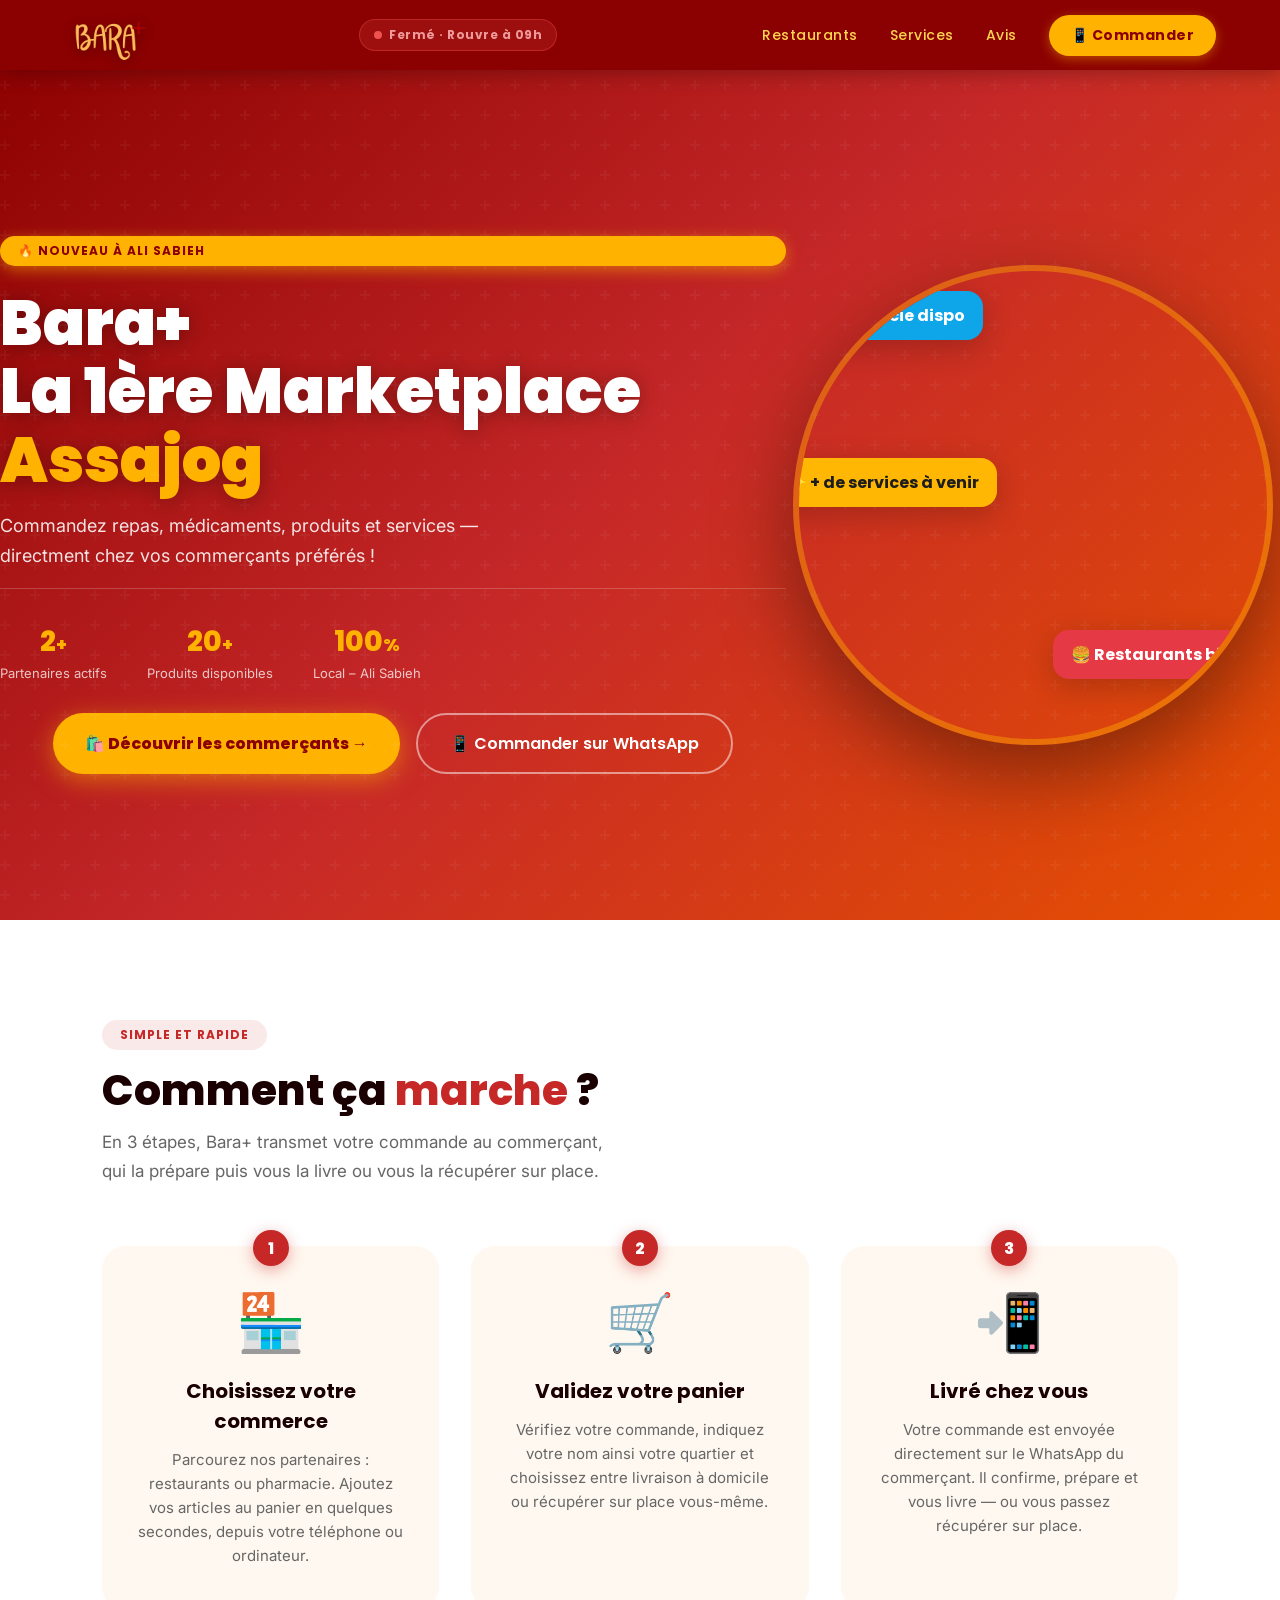
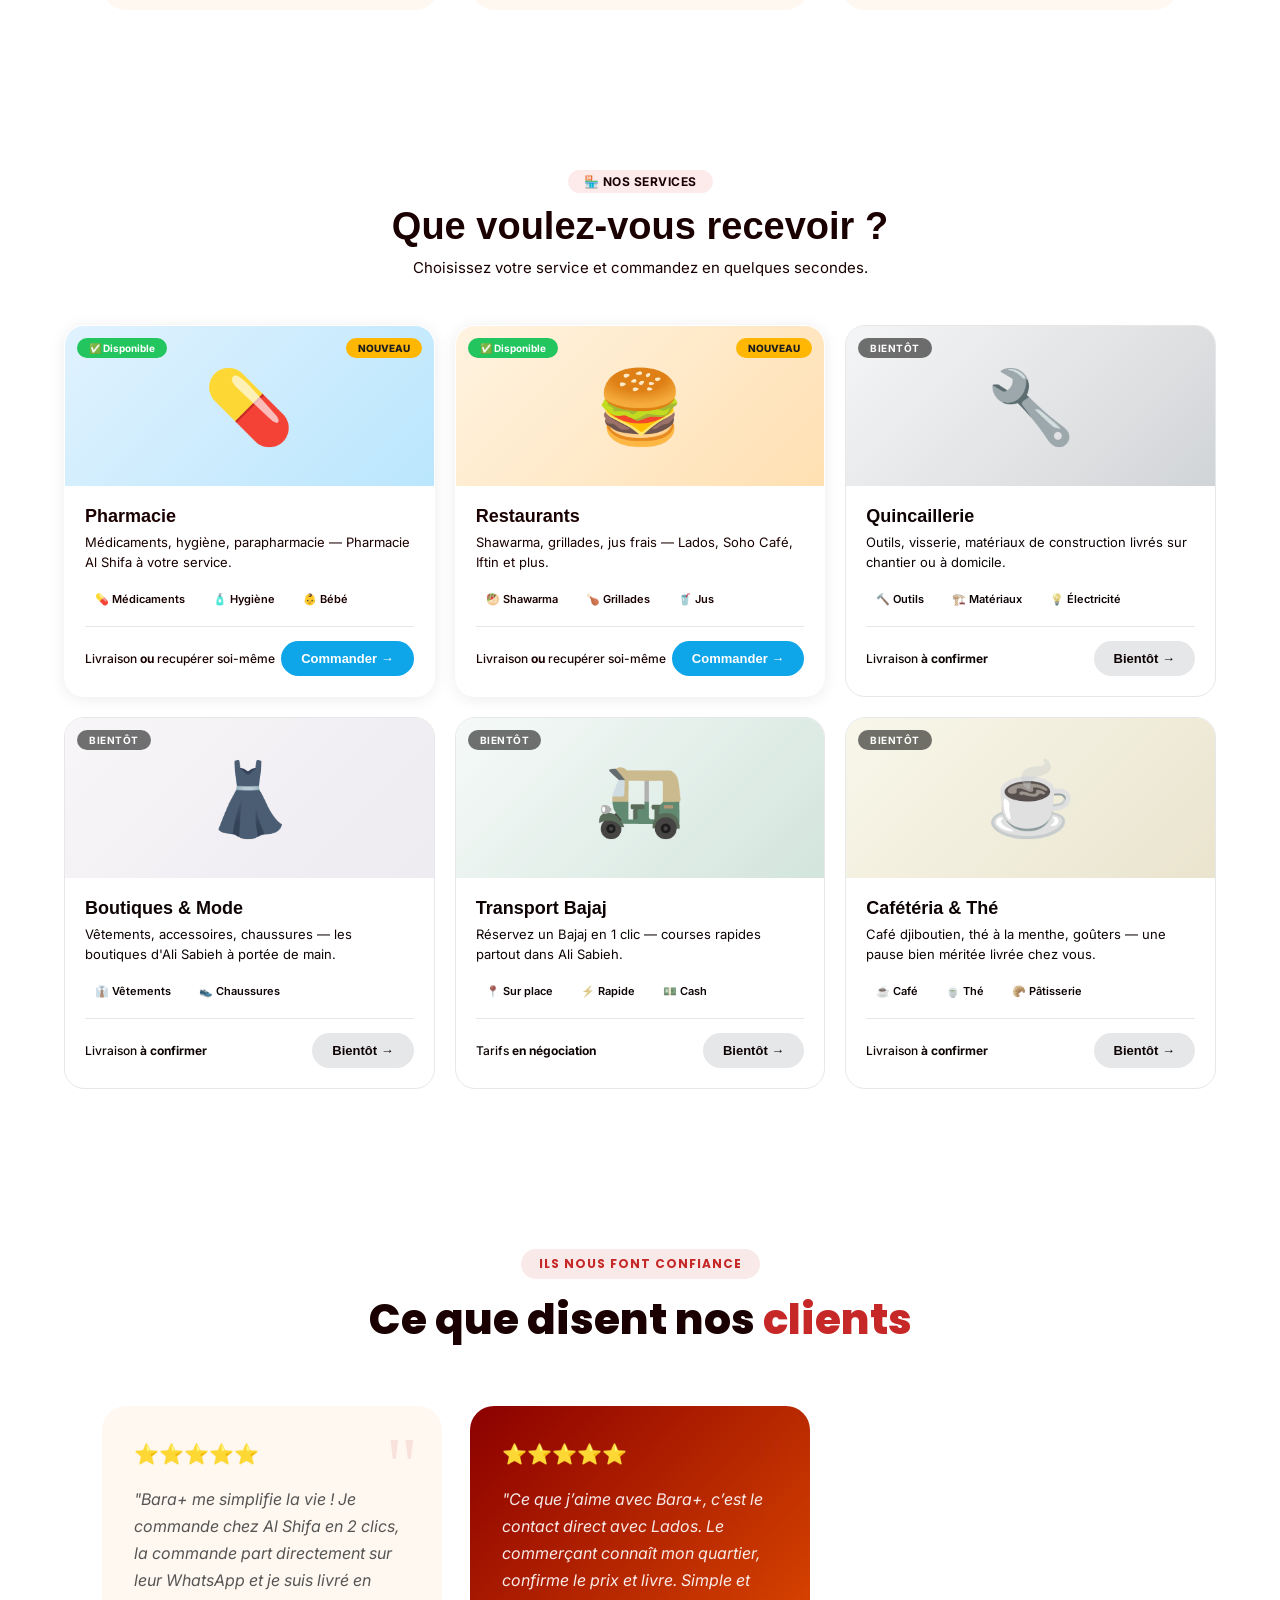
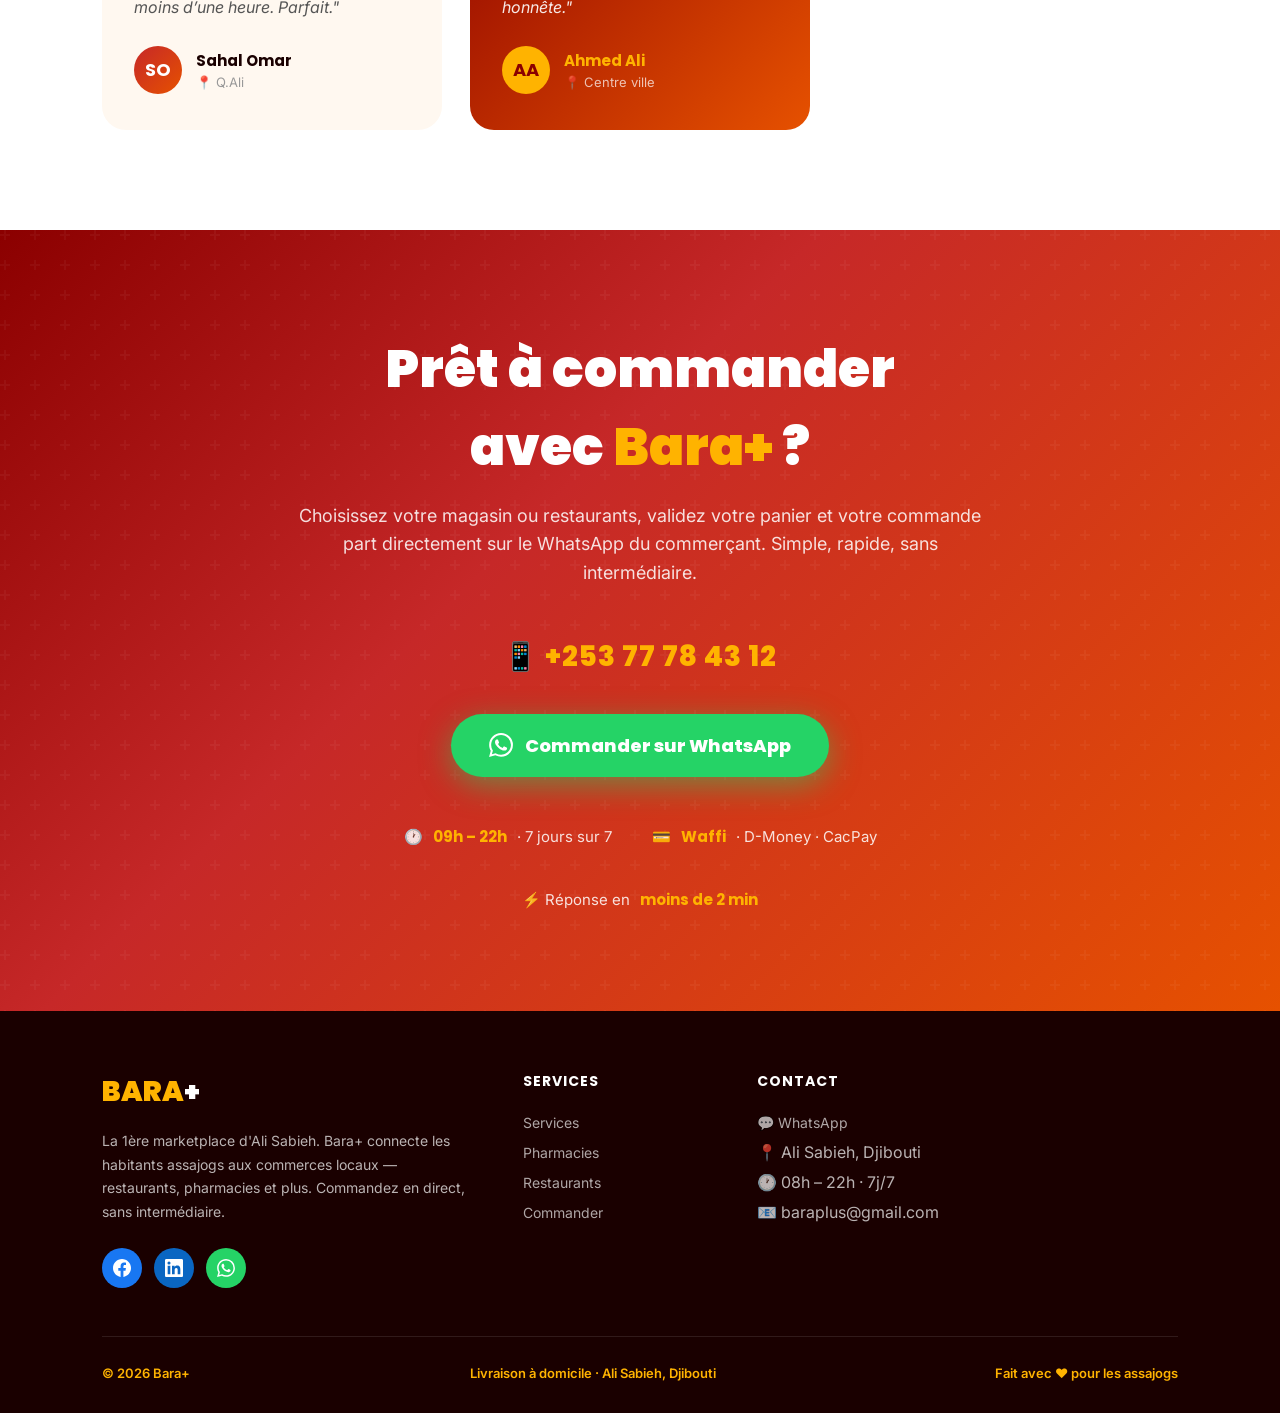
==== commit 8718adfa: "Merge branch 'main' of https://github.com/hamoudabass/baraplus.github.io" ====
--- a/index.html
+++ b/index.html
@@ -46,8 +46,13 @@
   <link rel="shortcut icon" href="assets/images/3.png" type="image/x-icon">
 
   <!-- Bara+ en PWA (Progressive Web App) -->
+<<<<<<< HEAD
+  <link rel="manifest" href="./manifest.json">
+  <meta name="theme-color" content="#8B0000">
+=======
   <link rel="manifest" href="manifest.json">
   <meta name="theme-color" content="#FFF5F7">
+>>>>>>> e3f827b35a25ec237f04b61753d7cc756fc46c2e
   <meta name="apple-mobile-web-app-capable" content="yes">
   <meta name="apple-mobile-web-app-status-bar-style" content="black-translucent">
   <meta name="apple-mobile-web-app-title" content="Bara+">
@@ -659,52 +664,188 @@
 
 
 // PWA BARA +
-  // Attendre le chargement du DOM
+  // Attendre que tout le HTML soit chargé avant d'exécuter le script
 document.addEventListener('DOMContentLoaded', () => {
+
+  // Variable pour stocker l'événement d'installation PWA
   let deferredPrompt;
+
+  // Création dynamique d'un bouton "Installer l'application"
   const installBtn = document.createElement('button');
+
+  // Texte du bouton
   installBtn.innerHTML = "📲 Installer l'application Bara+";
-  installBtn.style.cssText = "position:fixed; bottom:20px; right:20px; z-index:9999; padding:15px 20px; background:#8B0000; color:white; border:none; border-radius:50px; display:none; cursor:pointer; font-weight:bold; box-shadow:0 10px 20px rgba(0,0,0,0.2);";
+
+  // Style inline (⚠️ pratique rapide mais pas propre en prod → mieux via CSS)
+  installBtn.style.cssText = `
+    position:fixed; 
+    bottom:20px; 
+    right:20px; 
+    z-index:9999; 
+    padding:15px 20px; 
+    background:#8B0000; 
+    color:white; 
+    border:none; 
+    border-radius:50px; 
+    display:none; 
+    cursor:pointer; 
+    font-weight:bold; 
+    box-shadow:0 10px 20px rgba(0,0,0,0.2);
+  `;
+
+  // Ajouter le bouton au body
   document.body.appendChild(installBtn);
 
-  // Détection iOS (pas de beforeinstallprompt)
-  const isIOS = /iPad|iPhone|iPod/.test(navigator.userAgent) && !window.MSStream;
+  // 🔥 Vérifier si déjà installé (TOUS les cas)
+  if (window.matchMedia('(display-mode: standalone)').matches ||
+      window.navigator.standalone === true) {
+    installBtn.style.display = 'none';
+    return;
+  }
+
+  // Détection des appareils iOS
+  // ⚠️ iOS ne supporte pas "beforeinstallprompt"
+  const isIOS = 
+        /iPad|iPhone|iPod/.test(navigator.userAgent) ||
+        (navigator.platform === 'MacIntel' && navigator.maxTouchPoints > 1);
+
   if (isIOS) {
+    // Modifier le texte du bouton pour iOS
     installBtn.innerHTML = "📲 Ajouter à l'écran d'accueil (iOS)";
+
+    // Afficher le bouton directement
     installBtn.style.display = 'block';
+
+    // Action au clic → afficher une instruction manuelle
     installBtn.onclick = () => {
       alert("Sur iOS, appuyez sur 'Partager' puis 'Ajouter à l'écran d'accueil'.");
     };
+
   } else {
+
+    // Écoute de l'événement qui permet l'installation PWA (Chrome, Edge, etc.)
     window.addEventListener('beforeinstallprompt', (e) => {
+
+      // Empêche le popup automatique du navigateur
       e.preventDefault();
+
+      // Sauvegarde de l'événement pour l'utiliser plus tard
       deferredPrompt = e;
-      installBtn.style.display = 'block';
+
+      // Afficher le bouton d'installation
+      setTimeout(() => {
+          installBtn.style.display = 'block';
+      }, 3000);
+
+      installBtn.setAttribute('aria-label', "Installer l'application Bara+");
     });
 
+    // Quand l'utilisateur clique sur le bouton
     installBtn.addEventListener('click', () => {
+
+      if (!deferredPrompt) {
+        function showToast(msg) {
+            const t = document.createElement('div');
+            t.textContent = msg;
+            t.style.cssText = 'position:fixed;bottom:80px;left:50%;transform:translateX(-50%);background:#333;color:#fff;padding:10px 18px;border-radius:8px;z-index:9999;font-size:14px;';
+            document.body.appendChild(t);
+            setTimeout(() => t.remove(), 3500);
+           }
+        showToast("Installation non disponible pour le moment.");
+        return;
+      }
+
+      // Cacher le bouton
       installBtn.style.display = 'none';
-      if (deferredPrompt) {
-        deferredPrompt.prompt();
-        deferredPrompt.userChoice.then((choiceResult) => {
-          if (choiceResult.outcome === 'accepted') console.log('Installation acceptée');
-          deferredPrompt = null;
-        });
-      }
+
+      
+
+      // Vérifier si l'événement est disponible
+      
+
+      // Déclencher le popup d'installation
+      deferredPrompt.prompt();
+
+      // Attendre la réponse utilisateur (accepté ou refusé)
+      deferredPrompt.userChoice.then((choiceResult) => {
+
+        // Si accepté → log (⚠️ inutile en prod)
+        if (choiceResult.outcome === 'accepted') {
+          console.log('Installation acceptée');
+        } else {
+              console.log('Installation refusée');
+              trackEvent('pwa_install_dismissed'); 
+        }
+
+        // Réinitialiser pour éviter bugs
+        deferredPrompt = null;
+      });
+      
     });
   }
 
-  // Optionnel : cacher le bouton si déjà installé
+  // Quand l'application est installée
   window.addEventListener('appinstalled', () => {
+    function showToast(msg) {
+            const t = document.createElement('div');
+            t.textContent = msg;
+            t.style.cssText = 'position:fixed;bottom:80px;left:50%;transform:translateX(-50%);background:#333;color:#fff;padding:10px 18px;border-radius:8px;z-index:9999;font-size:14px;';
+            document.body.appendChild(t);
+            setTimeout(() => t.remove(), 3500);
+           }
+
+    // Cacher définitivement le bouton
     installBtn.style.display = 'none';
+
+    // ⬆️  AMÉLIO — Ajouter un feedback utilisateur :
+    showToast("✅ Bara+ a été installée avec succès !");
+    console.log('[PWA] Application installée');
   });
 });
 
+
+window.addEventListener('load',() => {
+
+  // Vérifier si le navigateur supporte les Service Workers
 if ('serviceWorker' in navigator) {
-  navigator.serviceWorker.register('/bara-plus/sw.js')
-    .then(reg => console.log('SW enregistré, scope:', reg.scope))
-    .catch(err => console.error('Erreur SW:', err));
-}
+
+  // Enregistrement du Service Worker
+  navigator.serviceWorker.register('/bara-plus/sw.js', { scope: '/bara-plus/' })
+
+    // Si succès
+    .then(reg => {
+      console.log('SW enregistré, scope:', reg.scope); 
+
+      // Détecter une mise à jour et notifier l'utilisateur :
+      
+      reg.addEventListener('updatefound', () => {
+        const newWorker = reg.installing;
+        newWorker.addEventListener('statechange', () => {
+          if (newWorker.state === 'installed' && navigator.serviceWorker.controller) {
+            function showToast(msg) {
+            const t = document.createElement('div');
+            t.textContent = msg;
+            t.style.cssText = 'position:fixed;bottom:80px;left:50%;transform:translateX(-50%);background:#333;color:#fff;padding:10px 18px;border-radius:8px;z-index:9999;font-size:14px;';
+            document.body.appendChild(t);
+            setTimeout(() => t.remove(), 3500);
+           }
+            showToast("Nouvelle version disponible. Rechargez la page.", {
+              action: () => window.location.reload()
+            });
+          }
+        });
+      });
+    })
+
+    // Si erreur
+    .catch(err => {
+      console.error('Erreur SW:', err);
+      if (typeof Sentry !== 'undefined') {
+             Sentry.captureException(err);
+           }
+    });
+  }
+})
 
 </script>
 </body>
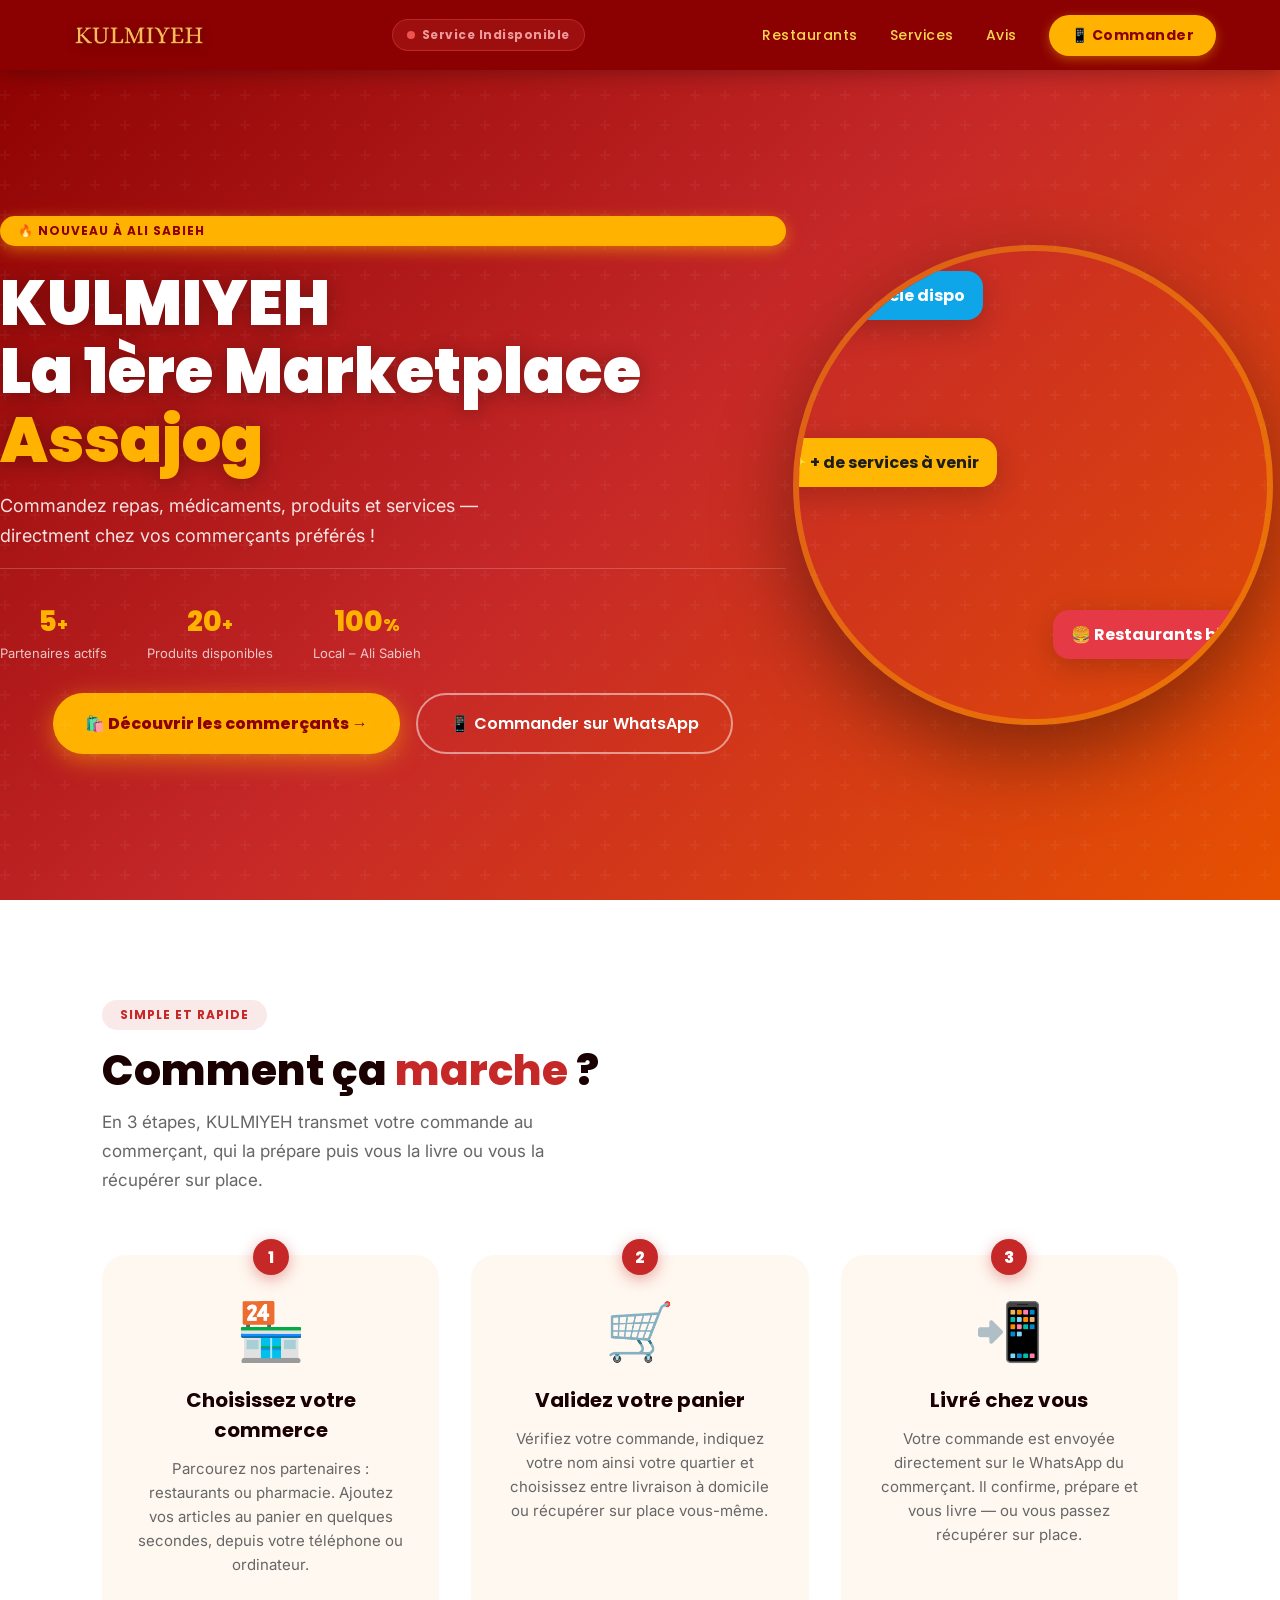
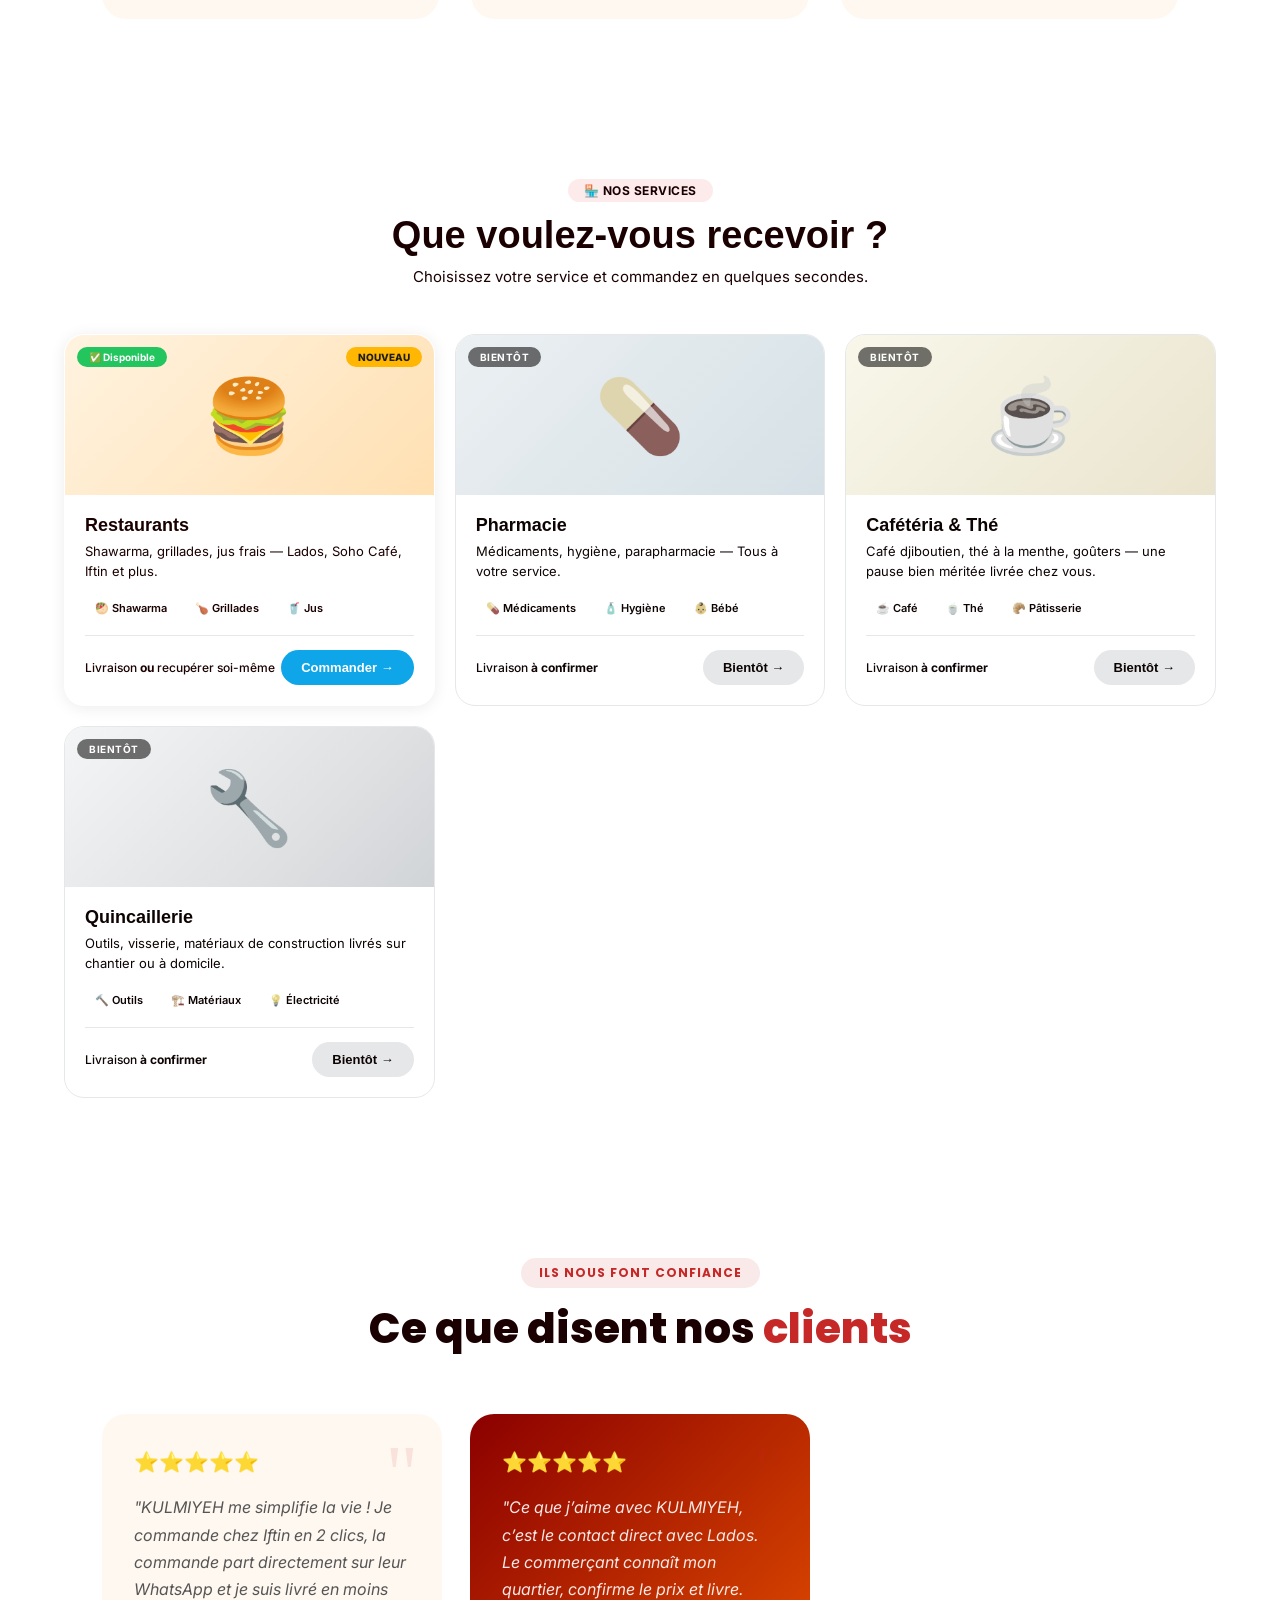
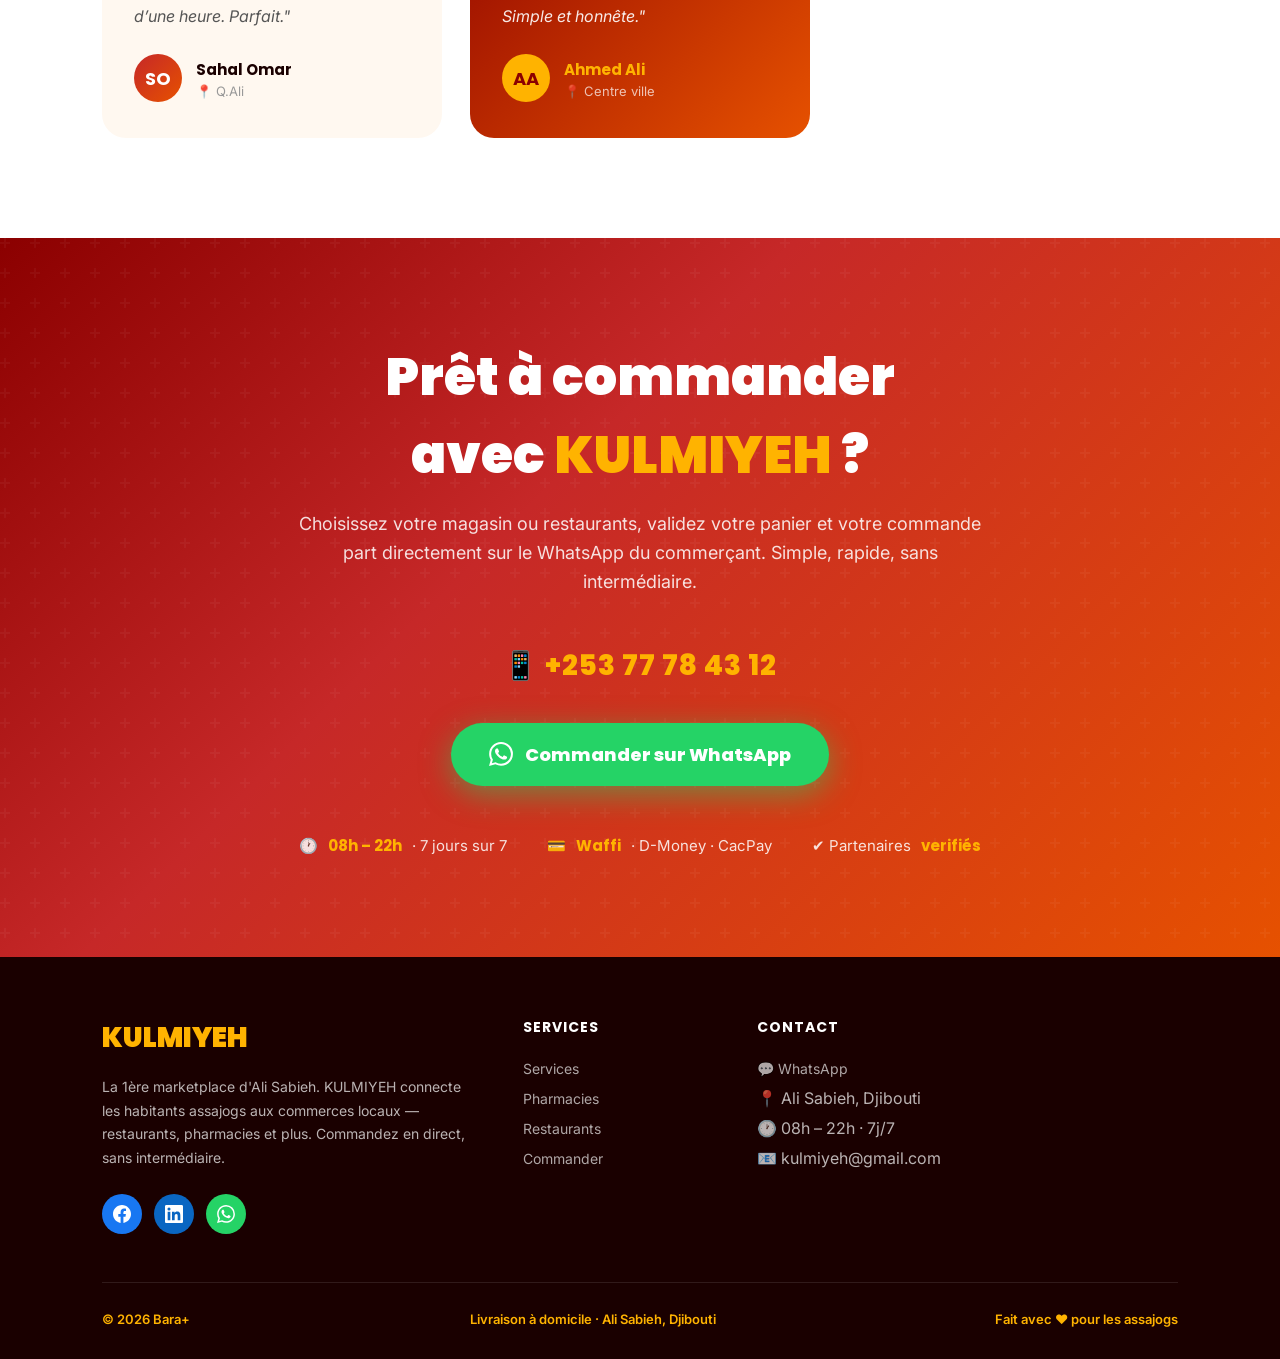
==== commit c2652565: "update index.html" ====
--- a/index.html
+++ b/index.html
@@ -46,13 +46,10 @@
   <link rel="shortcut icon" href="assets/images/3.png" type="image/x-icon">
 
   <!-- Bara+ en PWA (Progressive Web App) -->
-<<<<<<< HEAD
   <link rel="manifest" href="./manifest.json">
   <meta name="theme-color" content="#8B0000">
-=======
   <link rel="manifest" href="manifest.json">
   <meta name="theme-color" content="#FFF5F7">
->>>>>>> e3f827b35a25ec237f04b61753d7cc756fc46c2e
   <meta name="apple-mobile-web-app-capable" content="yes">
   <meta name="apple-mobile-web-app-status-bar-style" content="black-translucent">
   <meta name="apple-mobile-web-app-title" content="Bara+">
@@ -71,7 +68,13 @@
   <img src="assets/images/2.png" class="logo-img">
 
   <!-- Fallback texte si l'image logo ne charge pas -->
-  <div style="display:none; font-family:'Poppins',sans-serif; font-weight:900; font-size:24px; color:#FFB300; letter-spacing:1px;">BARA<span style="color:#fff">+</span></div>
+  <div style="
+        display:none;
+        font-family:'Poppins',sans-serif; 
+        font-weight:900; 
+        font-size:24px; 
+        color:#FFB300; 
+        letter-spacing:1px;">KULMIYEH<span style="color:#fff">+</span></div>
 
   <!-- Badge Ouvert/Fermé — rempli dynamiquement par JavaScript
        selon l'heure actuelle (09h-22h = ouvert) -->
@@ -150,13 +153,13 @@
   <!-- Colonne gauche : texte + statistiques + boutons -->
   <div class="hero-content">
     <div class="hero-badge">🔥 Nouveau à Ali Sabieh</div>
-    <h1>Bara+ <br> La 1ère Marketplace <span>Assajog</span></h1>
+    <h1>KULMIYEH <br> La 1ère Marketplace <span>Assajog</span></h1>
     <p>Commandez repas, médicaments, produits et services — directment chez vos commerçants préférés !</p>
 
     <!-- Statistiques revisitées pour la super app -->
     <div class="hero-stats">
       <div class="stat">
-        <div class="stat-num">2<span style="font-size:18px">+</span></div>
+        <div class="stat-num">5<span style="font-size:18px">+</span></div>
         <div class="stat-label">Partenaires actifs</div>
       </div>
       <div class="stat">
@@ -198,8 +201,9 @@
   <div class="section-tag">Simple et rapide</div>
   <!-- section-title → grand titre, <span> en rouge -->
   <h2 class="section-title">Comment ça <span>marche</span> ?</h2>
-  <p class="section-sub">En 3 étapes, Bara+ transmet votre commande au commerçant, qui la prépare puis vous la livre ou vous la récupérer sur place.
-</p>
+  <p class="section-sub">En 3 étapes, KULMIYEH transmet votre commande au commerçant, 
+    qui la prépare puis vous la livre ou vous la récupérer sur place.
+  </p>
 
   <!-- Grille de 3 cartes étapes -->
   <div class="steps">
@@ -227,7 +231,9 @@
       <div class="step-num">3</div>
       <div class="step-icon">📲</div>
       <h3>Livré chez vous</h3>
-      <p>Votre commande est envoyée directement sur le WhatsApp du commerçant. Il confirme, prépare et vous livre — ou vous passez récupérer sur place.</p>
+      <p>Votre commande est envoyée directement sur le WhatsApp du commerçant. 
+        Il confirme, prépare et vous livre — ou vous passez récupérer sur place.
+      </p>
     </div>
 
   </div>
@@ -249,29 +255,7 @@
 
   <div class="services-grid">
 
-    <!-- ✅ CARTE 1 : PHARMACIE (ACTIVE) -->
-    <div class="sc active fi" onclick="window.location.href='index.html'">
-      <div class="sc-img bg-pharmacy">
-        <div class="sc-icon-wrap">💊</div>
-        <div class="sc-badge-active">✅ Disponible</div>
-        <div class="sc-badge-new">NOUVEAU</div>
-      </div>
-      <div class="sc-body">
-        <div class="sc-name">Pharmacie</div>
-        <div class="sc-desc">Médicaments, hygiène, parapharmacie — Pharmacie Al Shifa à votre service.</div>
-        <div class="sc-meta">
-          <span class="sc-tag">💊 Médicaments</span>
-          <span class="sc-tag">🧴 Hygiène</span>
-          <span class="sc-tag">👶 Bébé</span>
-        </div>
-        <div class="sc-footer">
-          <div class="sc-delivery">Livraison <strong>ou</strong> recupérer soi-même</div>
-          <a href="index.html" class="sc-btn">Commander →</a>
-        </div>
-      </div>
-    </div>
-
-    <!-- 🔒 CARTE 2 : RESTAURANTS -->
+    <!-- 🔒 CARTE 1 : RESTAURANTS (ACTIVE) -->
     <div class="sc active fi" onclick="window.location.href='pages/restaurants.html'">
       <div class="sc-img bg-restaurant">
         <div class="sc-icon-wrap">🍔</div>
@@ -293,7 +277,49 @@
       </div>
     </div>
 
-    <!-- 🔒 CARTE 3 : QUINCAILLERIE -->
+    <!-- CARTE 2 : PHARMACIE  -->
+    <div class="sc soon fi">
+      <div class="sc-img bg-pharmacy">
+        <div class="sc-icon-wrap">💊</div>
+        <div class="sc-badge-soon">Bientôt</div>
+      </div>
+      <div class="sc-body">
+        <div class="sc-name">Pharmacie</div>
+        <div class="sc-desc">Médicaments, hygiène, parapharmacie — Tous à votre service.</div>
+        <div class="sc-meta">
+          <span class="sc-tag">💊 Médicaments</span>
+          <span class="sc-tag">🧴 Hygiène</span>
+          <span class="sc-tag">👶 Bébé</span>
+        </div>
+        <div class="sc-footer">
+          <div class="sc-delivery">Livraison <strong>à confirmer</strong></div>
+          <button class="sc-btn soon-btn" disabled>Bientôt →</button>
+        </div>
+      </div>
+    </div>
+
+    <!-- 🔒 CARTE 3 : CAFÉTÉRIA -->
+    <div class="sc soon fi">
+      <div class="sc-img bg-cafe">
+        <div class="sc-icon-wrap">☕</div>
+        <div class="sc-badge-soon">Bientôt</div>
+      </div>
+      <div class="sc-body">
+        <div class="sc-name">Cafétéria & Thé</div>
+        <div class="sc-desc">Café djiboutien, thé à la menthe, goûters — une pause bien méritée livrée chez vous.</div>
+        <div class="sc-meta">
+          <span class="sc-tag">☕ Café</span>
+          <span class="sc-tag">🍵 Thé</span>
+          <span class="sc-tag">🥐 Pâtisserie</span>
+        </div>
+        <div class="sc-footer">
+          <div class="sc-delivery">Livraison <strong>à confirmer</strong></div>
+          <button class="sc-btn soon-btn" disabled>Bientôt →</button>
+        </div>
+      </div>
+    </div>
+
+    <!-- 🔒 CARTE 4 : QUINCAILLERIE -->
     <div class="sc soon fi">
       <div class="sc-img bg-hardware">
         <div class="sc-icon-wrap">🔧</div>
@@ -314,7 +340,7 @@
       </div>
     </div>
 
-    <!-- 🔒 CARTE 4 : BOUTIQUES MODE -->
+    <!-- 🔒 CARTE 4 : BOUTIQUES MODE 
     <div class="sc soon fi">
       <div class="sc-img bg-fashion">
         <div class="sc-icon-wrap">👗</div>
@@ -332,9 +358,9 @@
           <button class="sc-btn soon-btn" disabled>Bientôt →</button>
         </div>
       </div>
-    </div>
-
-    <!-- 🔒 CARTE 5 : TRANSPORT BAJAJ -->
+    </div> -->
+
+    <!-- 🔒 CARTE 5 : TRANSPORT BAJAJ 
     <div class="sc soon fi">
       <div class="sc-img bg-transport">
         <div class="sc-icon-wrap">🛺</div>
@@ -353,28 +379,9 @@
           <button class="sc-btn soon-btn" disabled>Bientôt →</button>
         </div>
       </div>
-    </div>
-
-    <!-- 🔒 CARTE 6 : CAFÉTÉRIA -->
-    <div class="sc soon fi">
-      <div class="sc-img bg-cafe">
-        <div class="sc-icon-wrap">☕</div>
-        <div class="sc-badge-soon">Bientôt</div>
-      </div>
-      <div class="sc-body">
-        <div class="sc-name">Cafétéria & Thé</div>
-        <div class="sc-desc">Café djiboutien, thé à la menthe, goûters — une pause bien méritée livrée chez vous.</div>
-        <div class="sc-meta">
-          <span class="sc-tag">☕ Café</span>
-          <span class="sc-tag">🍵 Thé</span>
-          <span class="sc-tag">🥐 Pâtisserie</span>
-        </div>
-        <div class="sc-footer">
-          <div class="sc-delivery">Livraison <strong>à confirmer</strong></div>
-          <button class="sc-btn soon-btn" disabled>Bientôt →</button>
-        </div>
-      </div>
-    </div>
+    </div> -->
+
+    
 
   </div>
 </div>
@@ -396,7 +403,7 @@
     <!-- Avis 1 — style normal (fond gris clair) -->
     <div class="review-card">
       <div class="stars">⭐⭐⭐⭐⭐</div>
-      <p class="review-text">"Bara+ me simplifie la vie ! Je commande chez Al Shifa en 2 clics,
+      <p class="review-text">"KULMIYEH me simplifie la vie ! Je commande chez Iftin en 2 clics,
          la commande part directement sur leur WhatsApp et je suis livré en moins d’une heure. Parfait."</p>
       <div class="reviewer">
         <!-- Avatar : cercle avec initiale (pas de photo) -->
@@ -412,7 +419,7 @@
          Appliqué directement en style inline pour ce cas unique -->
     <div class="review-card" style="background: linear-gradient(135deg, var(--red-dark), var(--orange)); color: white;">
       <div class="stars">⭐⭐⭐⭐⭐</div>
-      <p class="review-text" style="color: rgba(255,255,255,0.9);">"Ce que j’aime avec Bara+, c’est le contact direct avec Lados. Le commerçant connaît mon quartier, confirme le prix et livre. Simple et honnête."</p>
+      <p class="review-text" style="color: rgba(255,255,255,0.9);">"Ce que j’aime avec KULMIYEH, c’est le contact direct avec Lados. Le commerçant connaît mon quartier, confirme le prix et livre. Simple et honnête."</p>
       <div class="reviewer">
         <!-- Avatar jaune pour contraste sur fond rouge -->
         <div class="reviewer-avatar" style="background: var(--yellow); color: var(--red-dark);">AA</div>
@@ -434,7 +441,7 @@
      ═══════════════════════════════════════════ -->
 <section class="cta" id="commander">
   <div class="cta-content">
-    <h2>Prêt à commander<br>avec <span>Bara+</span> ?</h2>
+    <h2>Prêt à commander<br>avec <span>KULMIYEH</span> ?</h2>
     <p>Choisissez votre magasin ou restaurants, validez votre panier et votre commande part directement sur le WhatsApp du commerçant. Simple, rapide, sans intermédiaire.</p>
 
     <!-- Numéro de téléphone mis en avant -->
@@ -452,9 +459,9 @@
 
     <!-- 3 informations rapides en ligne -->
     <div class="cta-info">
-      <div class="cta-info-item">🕐 <strong>09h – 22h</strong> · 7 jours sur 7</div>
+      <div class="cta-info-item">🕐 <strong>08h – 22h</strong> · 7 jours sur 7</div>
       <div class="cta-info-item">💳 <strong>Waffi</strong> · D-Money · CacPay</div>
-      <div class="cta-info-item">⚡ Réponse en <strong>moins de 2 min</strong></div>
+      <div class="cta-info-item">✔ Partenaires <strong>verifiés</strong></div>
     </div>
   </div>
 </section>
@@ -470,8 +477,8 @@
     <!-- Colonne 1 : Logo + description + réseaux sociaux -->
     <div class="footer-brand">
       <!-- Logo texte (pas d'image ici) -->
-      <div style="font-family:'Poppins',sans-serif; font-weight:900; font-size:28px; color:#FFB300; margin-bottom:16px;">BARA<span style="color:#fff">+</span></div>
-      <p>La 1ère marketplace d'Ali Sabieh. Bara+ connecte les habitants assajogs aux commerces locaux — restaurants, pharmacies et plus. Commandez en direct, sans intermédiaire.</p>
+      <div style="font-family:'Poppins',sans-serif; font-weight:900; font-size:28px; color:#FFB300; margin-bottom:16px;">KULMIYEH</div>
+      <p>La 1ère marketplace d'Ali Sabieh. KULMIYEH connecte les habitants assajogs aux commerces locaux — restaurants, pharmacies et plus. Commandez en direct, sans intermédiaire.</p>
 
       <!-- Boutons réseaux sociaux — icônes SVG inline, fond coloré de la marque -->
       <div class="footer-socials">
@@ -493,7 +500,7 @@
         </a>
 
         <!-- WhatsApp — fond vert #25D366 -->
-        <a href="https://wa.me/25377784312?text=Bonjour%20Bara%2B" target="_blank" class="social-btn"
+        <a href="https://wa.me/25377784312?text=Bonjour%20KULMIYEH%2B" target="_blank" class="social-btn"
            style="background:#25D366;color:#fff">
           <svg width="18" height="18" viewBox="0 0 24 24" fill="currentColor">
             <path d="M17.472 14.382c-.297-.149-1.758-.867-2.03-.967-.273-.099-.471-.148-.67.15-.197.297-.767.966-.94 1.164-.173.199-.347.223-.644.075-.297-.15-1.255-.463-2.39-1.475-.883-.788-1.48-1.761-1.653-2.059-.173-.297-.018-.458.13-.606.134-.133.298-.347.446-.52.149-.174.198-.298.298-.497.099-.198.05-.371-.025-.52-.075-.149-.669-1.612-.916-2.207-.242-.579-.487-.5-.669-.51-.173-.008-.371-.01-.57-.01-.198 0-.52.074-.792.372-.272.297-1.04 1.016-1.04 2.479 0 1.462 1.065 2.875 1.213 3.074.149.198 2.096 3.2 5.077 4.487.709.306 1.262.489 1.694.625.712.227 1.36.195 1.871.118.571-.085 1.758-.719 2.006-1.413.248-.694.248-1.289.173-1.413-.074-.124-.272-.198-.57-.347m-5.421 7.403h-.004a9.87 9.87 0 01-5.031-1.378l-.361-.214-3.741.982.998-3.648-.235-.374a9.86 9.86 0 01-1.51-5.26c.001-5.45 4.436-9.884 9.888-9.884 2.64 0 5.122 1.03 6.988 2.898a9.825 9.825 0 012.893 6.994c-.003 5.45-4.437 9.884-9.885 9.884m8.413-18.297A11.815 11.815 0 0012.05 0C5.495 0 .16 5.335.157 11.892c0 2.096.547 4.142 1.588 5.945L.057 24l6.305-1.654a11.882 11.882 0 005.683 1.448h.005c6.554 0 11.89-5.335 11.893-11.893a11.821 11.821 0 00-3.48-8.413z"/>
@@ -520,7 +527,7 @@
         <li><a href="https://wa.me/25377784312">💬 WhatsApp</a></li>
         <li>📍 Ali Sabieh, Djibouti</li>
         <li>🕐 08h – 22h · 7j/7</li>
-        <li>📧 baraplus@gmail.com</li>
+        <li>📧 kulmiyeh@gmail.com</li>
       </ul>
     </div>
 
@@ -548,17 +555,17 @@
     var badge  = document.getElementById('statusBadge');
     var now    = new Date();        // heure actuelle
     var h      = now.getHours();   // ex: 14 pour 14h00
-    var isOpen = h >= 9 && h < 22; // ouvert entre 09h et 22h
+    var isOpen = h >= 7 && h < 23.9; // ouvert entre 09h et 22h
 
     if (isOpen) {
       // Vert avec point clignotant
-      badge.innerHTML = '<span style="width:8px;height:8px;border-radius:50%;background:#4CAF50;display:inline-block;animation:blink 1.5s infinite;"></span> Ouvert · Livraison disponible';
+      badge.innerHTML = '<span style="width:8px;height:8px;border-radius:50%;background:#4CAF50;display:inline-block;animation:blink 1.5s infinite;"></span> Service disponible';
       badge.style.background = 'rgba(76,175,80,0.18)';
       badge.style.color      = '#A5D6A7';
       badge.style.border     = '1px solid rgba(76,175,80,0.4)';
     } else {
       // Rouge sans animation
-      badge.innerHTML = '<span style="width:8px;height:8px;border-radius:50%;background:#EF5350;display:inline-block;"></span> Fermé · Rouvre à 09h';
+      badge.innerHTML = '<span style="width:8px;height:8px;border-radius:50%;background:#EF5350;display:inline-block;"></span> Service Indisponible';
       badge.style.background = 'rgba(239,83,80,0.18)';
       badge.style.color      = '#EF9A9A';
       badge.style.border     = '1px solid rgba(239,83,80,0.35)';
--- a/assets/css/superapp.css
+++ b/assets/css/superapp.css
@@ -27,40 +27,69 @@
 
 /* ─── HEADER ─── */
 header {
-position: fixed; top: 0; width: 100%; z-index: 1000;
-background: var(--red-dark);
-box-shadow: 0 2px 20px rgba(0,0,0,0.3);
-padding: 0 5%;
-display: flex; align-items: center; justify-content: space-between;
-height: 70px;
-}
-.logo-img { height: 90px; filter: drop-shadow(0 2px 6px rgba(0,0,0,0.4)); }
-nav { display: flex; gap: 32px; align-items: center; }
+  position: fixed; 
+  top: 0; 
+  width: 100%; 
+  z-index: 1000;
+  background: var(--red-dark);
+  box-shadow: 0 2px 20px rgba(0,0,0,0.3);
+  padding: 0 5%;
+  display: flex; 
+  align-items: center; 
+  justify-content: space-between;
+  height: 70px;
+}
+.logo-img { 
+  height: 150px; 
+  filter: drop-shadow(0 2px 6px rgba(0,0,0,0.4)); 
+}
+nav { 
+  display: flex; 
+  gap: 32px; 
+  align-items: center; 
+}
 nav a {
-color: var(--yellow-light); text-decoration: none;
-font-family: 'Poppins', sans-serif; font-weight: 500; font-size: 14px;
-letter-spacing: 0.5px; transition: color 0.2s;
-}
-nav a:hover { color: var(--white); }
+  color: var(--yellow-light); 
+  text-decoration: none;
+  font-family: 'Poppins', sans-serif; 
+  font-weight: 500; 
+  font-size: 14px;
+  letter-spacing: 0.5px; 
+  transition: color 0.2s;
+}
+nav a:hover { 
+  color: var(--white); 
+}
 .btn-nav {
-background: var(--yellow); color: var(--red-dark) !important;
-padding: 10px 22px; border-radius: 50px;
-font-weight: 700 !important; font-size: 14px !important;
-transition: all 0.2s !important; box-shadow: 0 3px 12px rgba(255,179,0,0.4);
-}
-.btn-nav:hover { background: var(--yellow-light) !important; transform: translateY(-1px); }
+  background: var(--yellow); 
+  color: var(--red-dark) !important;
+  padding: 10px 22px; 
+  border-radius: 50px;
+  font-weight: 700 !important; 
+  font-size: 14px !important;
+  transition: all 0.2s !important; 
+  box-shadow: 0 3px 12px rgba(255,179,0,0.4);
+}
+.btn-nav:hover { 
+  background: var(--yellow-light) !important; 
+  transform: translateY(-1px); }
 
 /* ─── HERO ─── */
 .hero {
-min-height: 100vh; padding-top: 70px;
-background: linear-gradient(135deg, var(--red-dark) 0%, var(--red) 50%, var(--orange) 100%);
-display: flex; align-items: center;
-position: relative; overflow: hidden;
+  min-height: 100vh; 
+  padding-top: 70px;
+  background: linear-gradient(135deg, var(--red-dark) 0%, var(--red) 50%, var(--orange) 100%);
+  display: flex; 
+  align-items: center;
+  position: relative; 
+  overflow: hidden;
 }
 
 .hero::before {
-content: ''; position: absolute; inset: 0;
-background: url("data:image/svg+xml,%3Csvg width='60' height='60' viewBox='0 0 60 60' xmlns='http://www.w3.org/2000/svg'%3E%3Cg fill='none' fill-rule='evenodd'%3E%3Cg fill='%23ffffff' fill-opacity='0.04'%3E%3Cpath d='M36 34v-4h-2v4h-4v2h4v4h2v-4h4v-2h-4zm0-30V0h-2v4h-4v2h4v4h2V6h4V4h-4zM6 34v-4H4v4H0v2h4v4h2v-4h4v-2H6zM6 4V0H4v4H0v2h4v4h2V6h4V4H6z'/%3E%3C/g%3E%3C/g%3E%3C/svg%3E");
+  content: ''; 
+  position: absolute; 
+  inset: 0;
+  background: url("data:image/svg+xml,%3Csvg width='60' height='60' viewBox='0 0 60 60' xmlns='http://www.w3.org/2000/svg'%3E%3Cg fill='none' fill-rule='evenodd'%3E%3Cg fill='%23ffffff' fill-opacity='0.04'%3E%3Cpath d='M36 34v-4h-2v4h-4v2h4v4h2v-4h4v-2h-4zm0-30V0h-2v4h-4v2h4v4h2V6h4V4h-4zM6 34v-4H4v4H0v2h4v4h2v-4h4v-2H6zM6 4V0H4v4H0v2h4v4h2V6h4V4H6z'/%3E%3C/g%3E%3C/g%3E%3C/svg%3E");
 }
 
 .hero-content {
@@ -70,36 +99,42 @@
 }
 
 .hero-badge {
-display: inline-block; 
-background: var(--yellow);
-color: var(--red-dark); 
-padding: 6px 18px ; 
-border-radius: 50px;
-font-family: 'Poppins', sans-serif; 
-font-weight: 700; font-size: 12px;
-letter-spacing: 1px; 
-text-transform: uppercase; 
-backdrop-filter: blur(4px);
-margin-bottom: 8px;
-box-shadow: 0 4px 15px rgba(255,179,0,0.5);
-animation: pulse-badge 2s infinite;
+  display: inline-block; 
+  background: var(--yellow);
+  color: var(--red-dark); 
+  padding: 6px 18px ; 
+  border-radius: 50px;
+  font-family: 'Poppins', sans-serif; 
+  font-weight: 700; font-size: 12px;
+  letter-spacing: 1px; 
+  text-transform: uppercase; 
+  backdrop-filter: blur(4px);
+  margin-bottom: 8px;
+  box-shadow: 0 4px 15px rgba(255,179,0,0.5);
+  animation: pulse-badge 2s infinite;
 }
 
 
 @keyframes pulse-badge { 0%,100%{transform:scale(1)} 50%{transform:scale(1.04)} }
 
 .hero h1 {
-font-family: 'Poppins', sans-serif; font-weight: 900;
-font-size: clamp(36px, 5vw, 62px); line-height: 1.1;
-color: var(--white); margin-bottom: 0;
-text-shadow: 0 2px 20px rgba(0,0,0,0.3);
+  font-family: 'Poppins', sans-serif; 
+  font-weight: 900;
+  font-size: clamp(36px, 5vw, 62px); 
+  line-height: 1.1;
+  color: var(--white); 
+  margin-bottom: 0;
+  text-shadow: 0 2px 20px rgba(0,0,0,0.3);
 }
 
 .hero h1 span { color: var(--yellow); }
 
 .hero p {
-font-size: 18px; color: rgba(255,255,255,0.88);
-line-height: 1.7; margin-bottom: 0; max-width: 480px;
+  font-size: 18px; 
+  color: rgba(255,255,255,0.88);
+  line-height: 1.7; 
+  margin-bottom: 0; 
+  max-width: 480px;
 }
 
 .hero-btns { 
@@ -111,13 +146,13 @@
 }
 
 .btn-primary {
-display: inline-flex; align-items: center; gap: 10px;
-background: var(--yellow); color: var(--red-dark);
-padding: 16px 32px; border-radius: 50px;
-font-family: 'Poppins', sans-serif; font-weight: 800; font-size: 16px;
-text-decoration: none; transition: all 0.25s;
-box-shadow: 0 6px 25px rgba(255,179,0,0.5);
-animation: bounce-btn 3s infinite;
+  display: inline-flex; align-items: center; gap: 10px;
+  background: var(--yellow); color: var(--red-dark);
+  padding: 16px 32px; border-radius: 50px;
+  font-family: 'Poppins', sans-serif; font-weight: 800; font-size: 16px;
+  text-decoration: none; transition: all 0.25s;
+  box-shadow: 0 6px 25px rgba(255,179,0,0.5);
+  animation: bounce-btn 3s infinite;
 }
 
 @keyframes bounce-btn { 0%,100%{transform:translateY(0)} 50%{transform:translateY(-4px)} }
@@ -130,11 +165,19 @@
 }
 
 .btn-secondary {
-display: inline-flex; align-items: center; gap: 10px;
-background: transparent; color: var(--white);
-padding: 16px 32px; border-radius: 50px; border: 2px solid rgba(255,255,255,0.5);
-font-family: 'Poppins', sans-serif; font-weight: 600; font-size: 16px;
-text-decoration: none; transition: all 0.25s;
+  display: inline-flex; 
+  align-items: center; 
+  gap: 10px;
+  background: transparent; 
+  color: var(--white);
+  padding: 16px 32px; 
+  border-radius: 50px; 
+  border: 2px solid rgba(255,255,255,0.5);
+  font-family: 'Poppins', sans-serif; 
+  font-weight: 600; 
+  font-size: 16px;
+  text-decoration: none; 
+  transition: all 0.25s;
 }
 
 .btn-secondary:hover { 
@@ -165,24 +208,37 @@
   color: var(--yellow); 
 }
 
-.stat-label { font-size: 13px; color: rgba(255,255,255,0.75); margin-top: 2px; }
+.stat-label { 
+  font-size: 13px; 
+  color: rgba(255,255,255,0.75); 
+  margin-top: 2px; 
+}
 
 .hero-visual {
-width: 45%; display: flex; align-items: center; justify-content: center;
-position: relative; z-index: 2;
+  width: 45%; 
+  display: flex; 
+  align-items: center; 
+  justify-content: center;
+  position: relative; 
+  z-index: 2;
 }
 
 .hero-img-wrap {
-width: 480px; height: 480px; border-radius: 50%;
-position: relative; overflow: hidden;
-box-shadow: 0 30px 80px rgba(0,0,0,0.4);
-border: 6px solid rgba(255,179,0,0.4);
-animation: float 4s ease-in-out infinite;
+  width: 480px; 
+  height: 480px; 
+  border-radius: 50%;
+  position: relative; 
+  overflow: hidden;
+  box-shadow: 0 30px 80px rgba(0,0,0,0.4);
+  border: 6px solid rgba(255,179,0,0.4);
+  animation: float 4s ease-in-out infinite;
 }
 
 .hero-food-img {
-width: 100%; height: 100%; object-fit: cover;
-transition: transform 0.5s ease;
+  width: 100%; 
+  height: 100%; 
+  object-fit: cover;
+  transition: transform 0.5s ease;
 }
 
 .hero-img-wrap:hover .hero-food-img { transform: scale(1.06); }
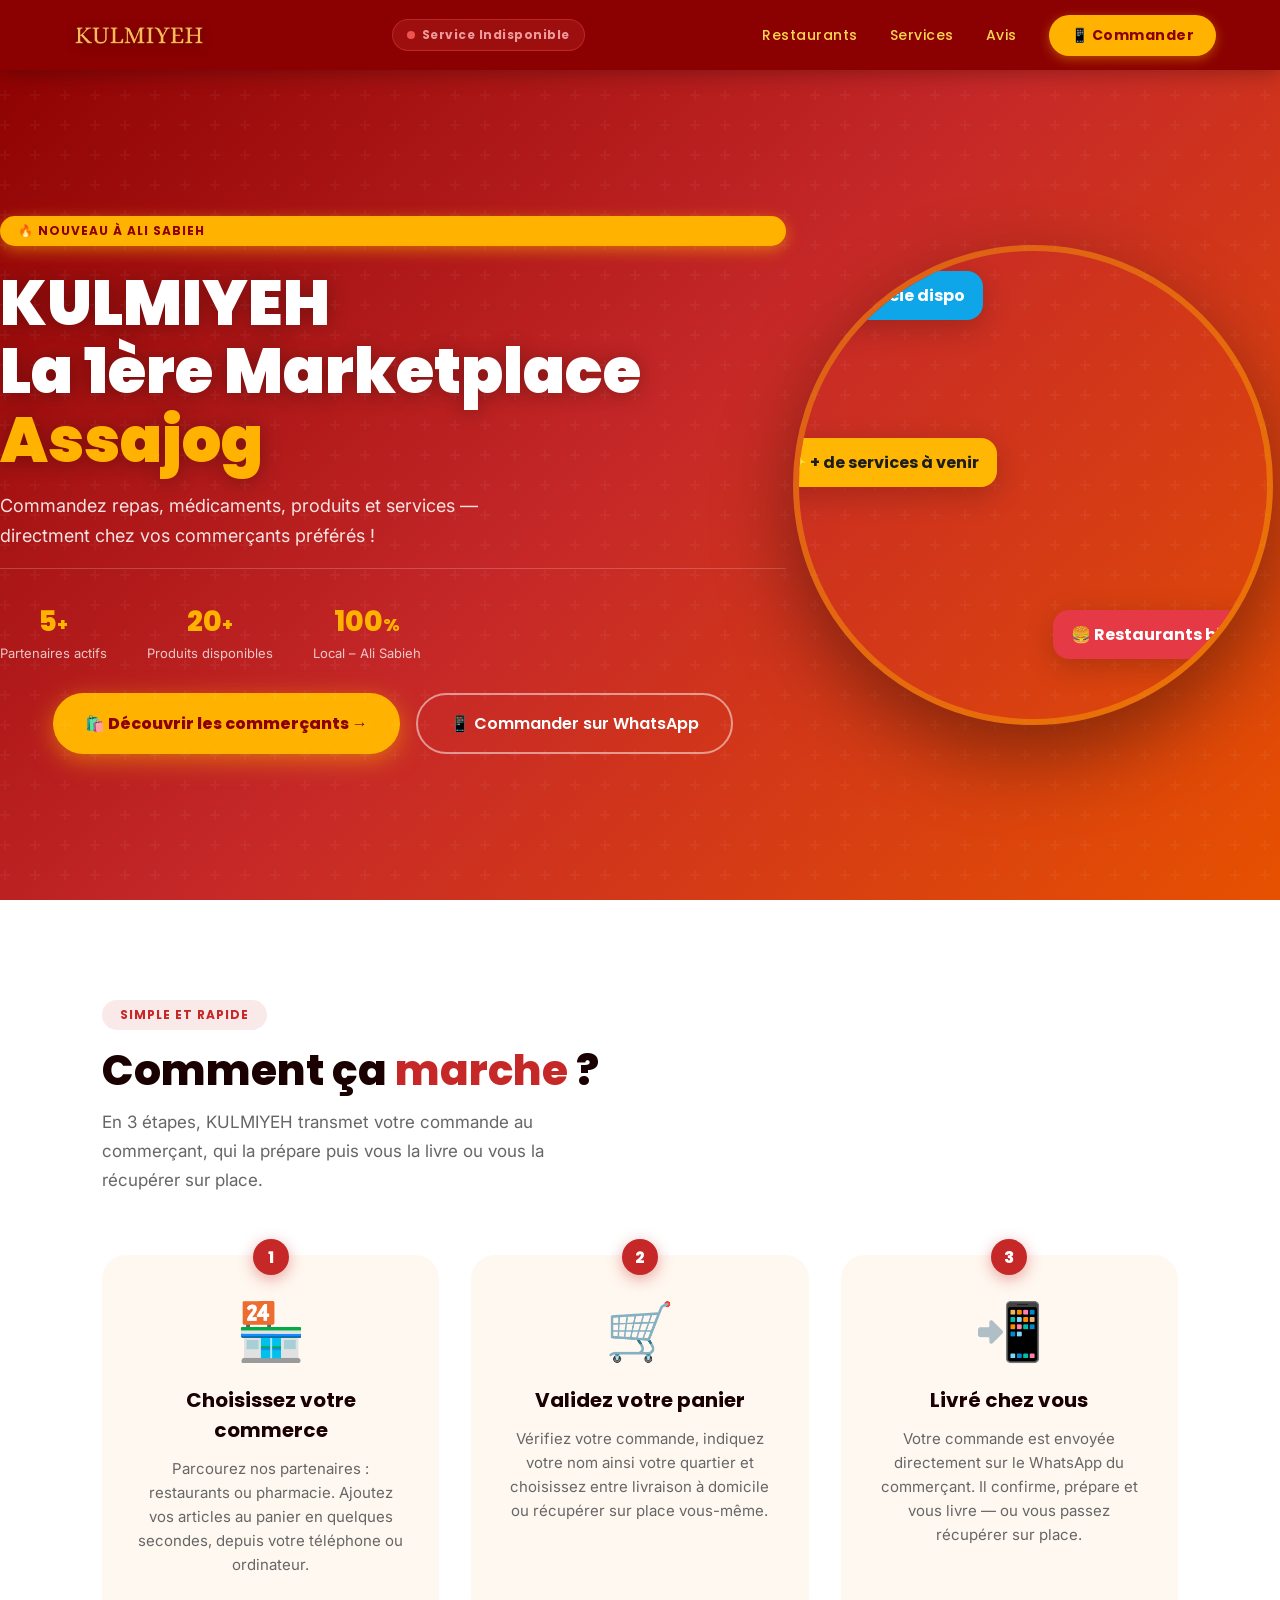
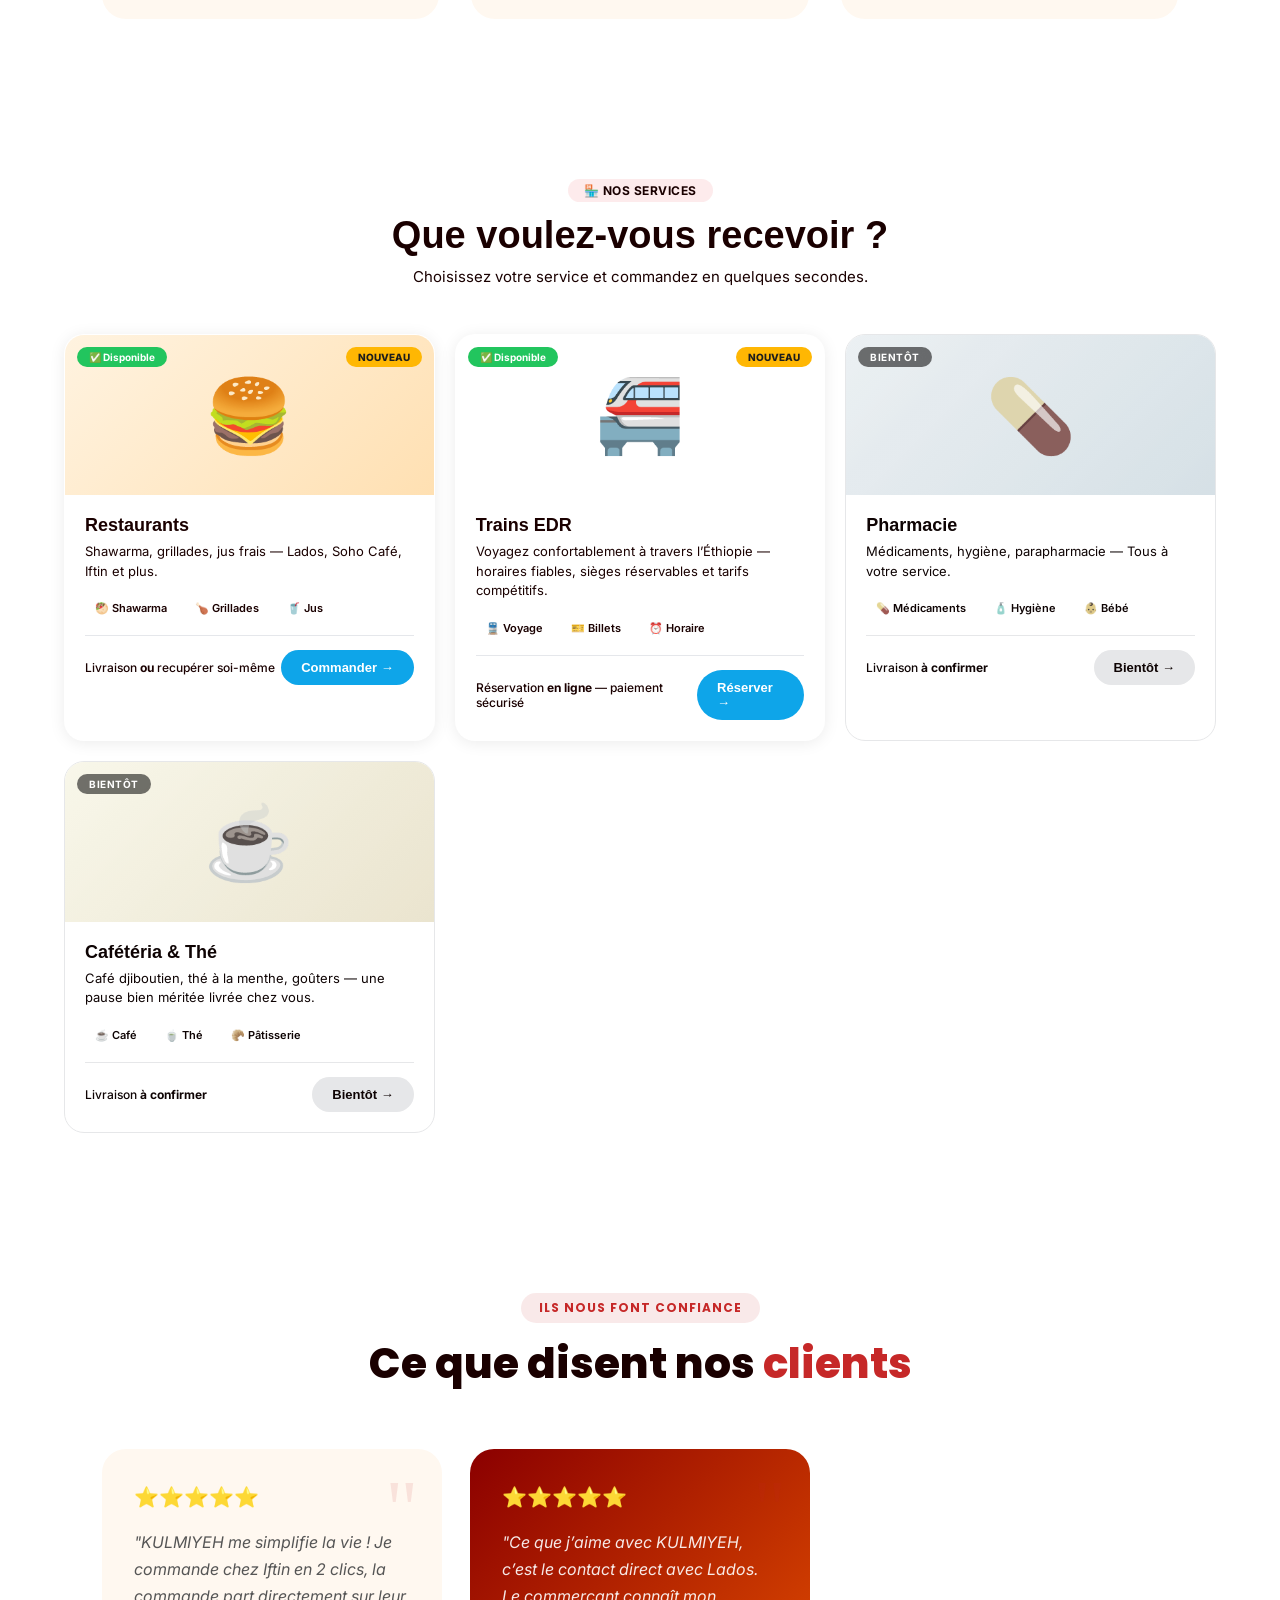
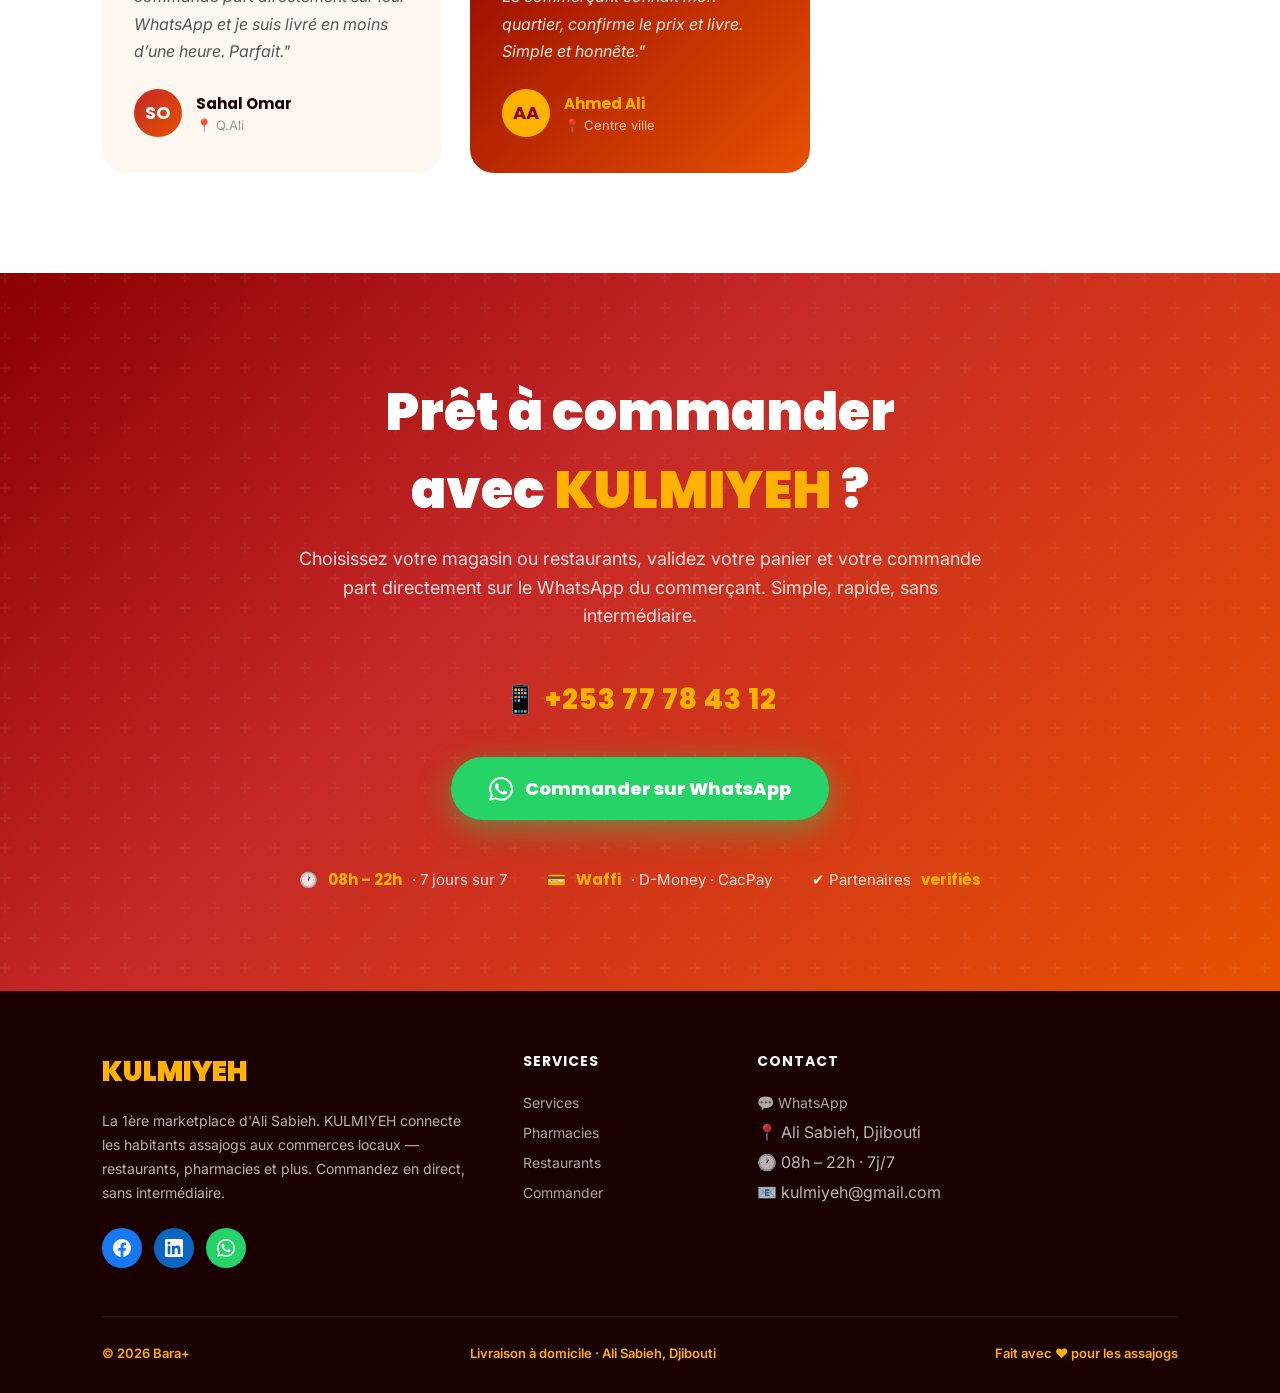
==== commit 3648668b: "add a block fro registration for edr train" ====
--- a/index.html
+++ b/index.html
@@ -30,9 +30,20 @@
 
   <!-- Titre qui apparaît dans l'onglet du navigateur -->
   <!-- SEO pivot marketplace -->
-  <title>Bara+ — Marketplace Ali Sabieh · Commandez en direct</title>
+  <title>KULMIYEH — Marketplace Ali Sabieh · Commandez en direct</title>
   <meta name="description" content="Bara+ connecte les habitants d'Ali Sabieh à leurs commerces préférés. 
   Commandez directement chez Lados, Aska Food, Iftin, Pharmacie Al Shifa — sans intermédiaire.">
+  <meta name="keywords" content="marketplace Ali Sabieh, commande en ligne Djibouti, 
+              livraison Ali Sabieh, restaurant Ali Sabieh, KULMIYEH">
+  <meta name="robots" content="index, follow">
+  <link rel="canonical" href="https://hamoudabass.github.io/bara-plus/">
+
+  <!-- Open Graph (pour Google + réseaux sociaux) -->
+  <meta property="og:title" content="KULMIYEH — Marketplace Ali Sabieh">
+  <meta property="og:description" content="Commandez en direct chez vos commerçants à Ali Sabieh, Djibouti.">
+  <meta property="og:url" content="https://hamoudabass.github.io/bara-plus/">
+  <meta property="og:type" content="website">
+  <meta property="og:image" content="https://hamoudabass.github.io/bara-plus/assets/images/2.png">
 
   <!-- Polices Google Fonts :
        Poppins → titres, boutons, nombres (gras et impact)
@@ -54,6 +65,9 @@
   <meta name="apple-mobile-web-app-status-bar-style" content="black-translucent">
   <meta name="apple-mobile-web-app-title" content="Bara+">
   <link rel="apple-touch-icon" href="/bara-plus/assets/images/3.png">
+
+
+  <meta name="google-site-verification" content="rOBrHkuSklMayeENMSCEyJG_f-HqJ2Pzy0VT8Q4oxWs" />
 </head>
 <body>
 
@@ -277,7 +291,29 @@
       </div>
     </div>
 
-    <!-- CARTE 2 : PHARMACIE  -->
+    <!-- 🔒 CARTE 2 : TRAINS EDR (ACTIVE) -->
+    <div class="sc active fi" onclick="window.location.href='https://bookingedr.et/'">
+      <div class="sc-img bg-train">
+        <div class="sc-icon-wrap">🚝</div>
+        <div class="sc-badge-active">✅ Disponible</div>
+        <div class="sc-badge-new">NOUVEAU</div>
+      </div>
+      <div class="sc-body">
+        <div class="sc-name">Trains EDR</div>
+        <div class="sc-desc">Voyagez confortablement à travers l’Éthiopie — horaires fiables, sièges réservables et tarifs compétitifs.</div>
+        <div class="sc-meta">
+          <span class="sc-tag">🚆 Voyage</span>
+          <span class="sc-tag">🎫 Billets</span>
+          <span class="sc-tag">⏰ Horaire</span>
+        </div>
+        <div class="sc-footer">
+          <div class="sc-delivery">Réservation <strong>en ligne</strong> — paiement sécurisé</div>
+          <a href="https://bookingedr.et/" class="sc-btn" target="_blank" rel="noopener noreferrer">Réserver →</a>
+        </div>
+      </div>
+    </div>
+
+    <!-- CARTE 3 : PHARMACIE  -->
     <div class="sc soon fi">
       <div class="sc-img bg-pharmacy">
         <div class="sc-icon-wrap">💊</div>
@@ -298,7 +334,7 @@
       </div>
     </div>
 
-    <!-- 🔒 CARTE 3 : CAFÉTÉRIA -->
+    <!-- 🔒 CARTE 4 : CAFÉTÉRIA -->
     <div class="sc soon fi">
       <div class="sc-img bg-cafe">
         <div class="sc-icon-wrap">☕</div>
@@ -319,7 +355,7 @@
       </div>
     </div>
 
-    <!-- 🔒 CARTE 4 : QUINCAILLERIE -->
+    <!-- 🔒 CARTE 5 : QUINCAILLERIE 
     <div class="sc soon fi">
       <div class="sc-img bg-hardware">
         <div class="sc-icon-wrap">🔧</div>
@@ -338,7 +374,7 @@
           <button class="sc-btn soon-btn" disabled>Bientôt →</button>
         </div>
       </div>
-    </div>
+    </div> -->
 
     <!-- 🔒 CARTE 4 : BOUTIQUES MODE 
     <div class="sc soon fi">
@@ -814,7 +850,7 @@
 window.addEventListener('load',() => {
 
   // Vérifier si le navigateur supporte les Service Workers
-if ('serviceWorker' in navigator) {
+/*  if ('serviceWorker' in navigator) {
 
   // Enregistrement du Service Worker
   navigator.serviceWorker.register('/bara-plus/sw.js', { scope: '/bara-plus/' })
@@ -851,7 +887,13 @@
              Sentry.captureException(err);
            }
     });
-  }
+  }*/
+  // SW désactivé temporairement
+if ('serviceWorker' in navigator) {
+  navigator.serviceWorker.getRegistrations().then((registrations) => {
+    registrations.forEach((reg) => reg.unregister());
+  });
+}
 })
 
 </script>
